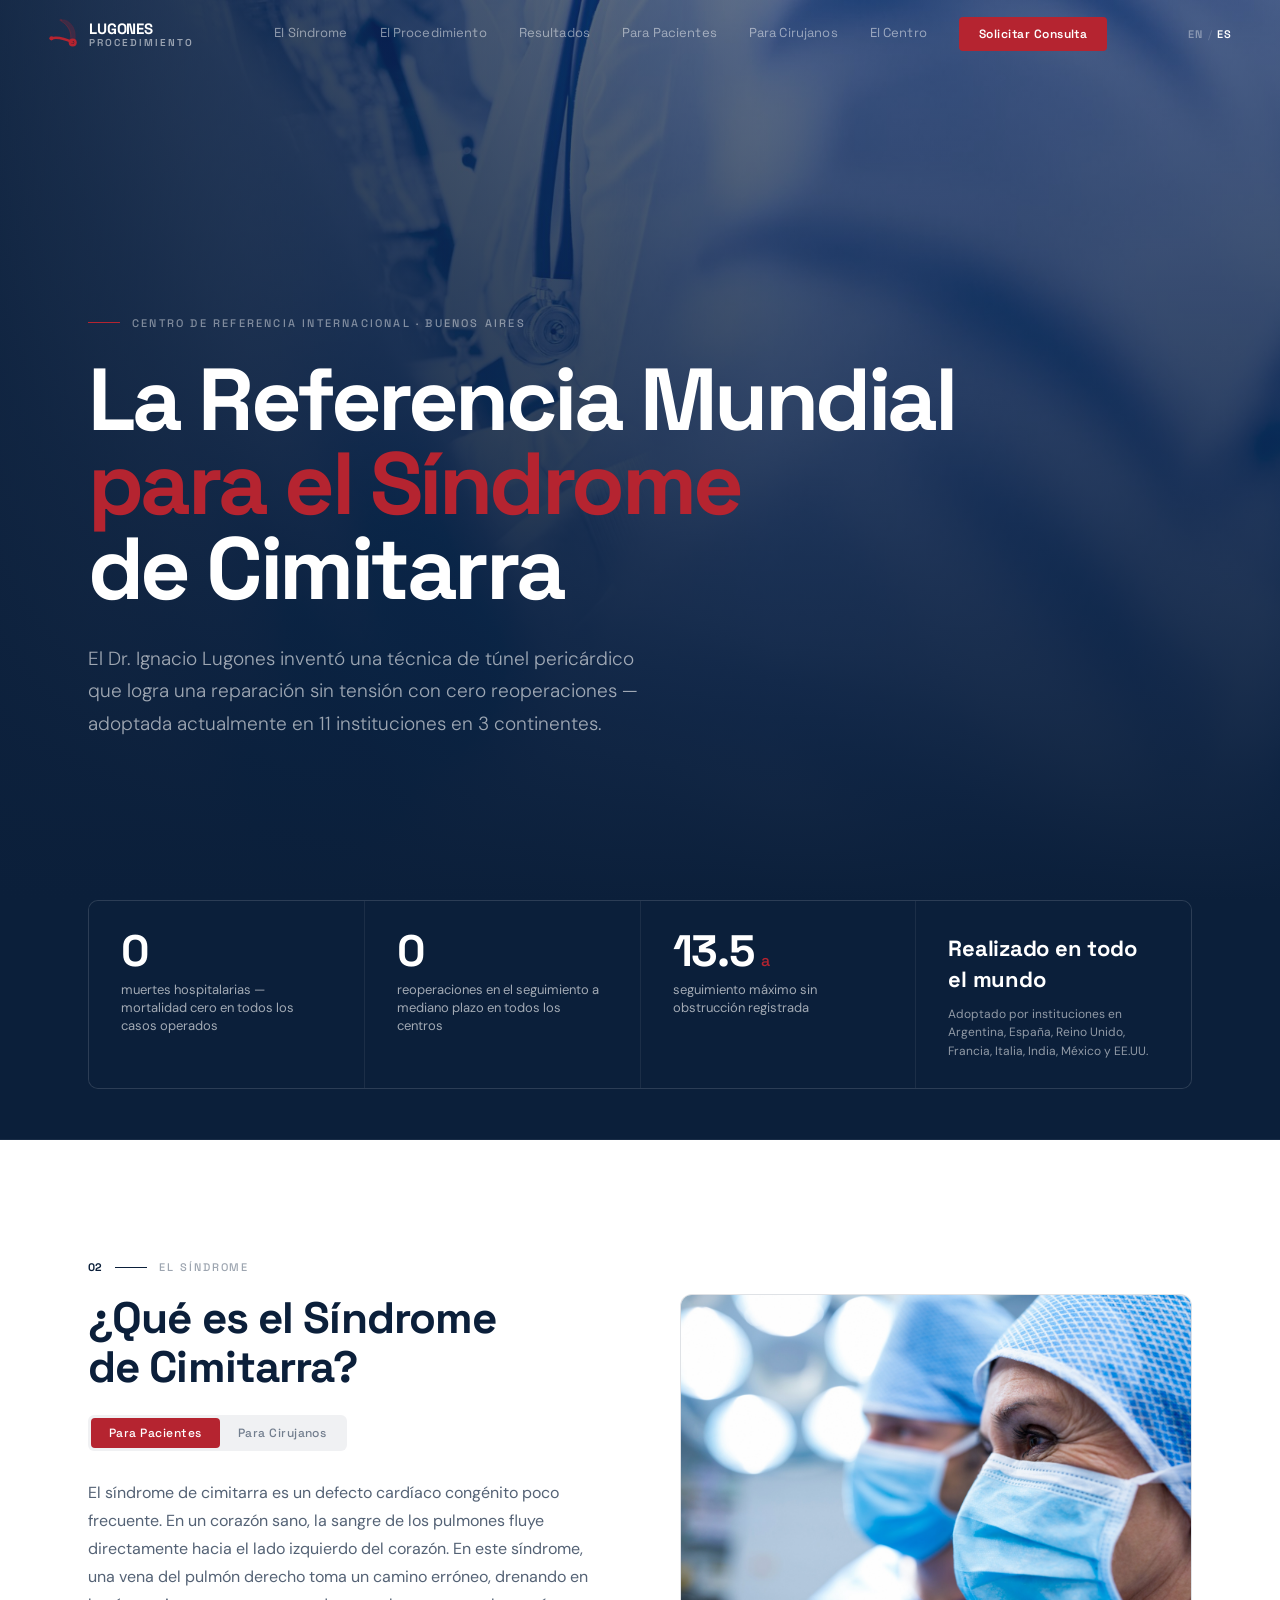
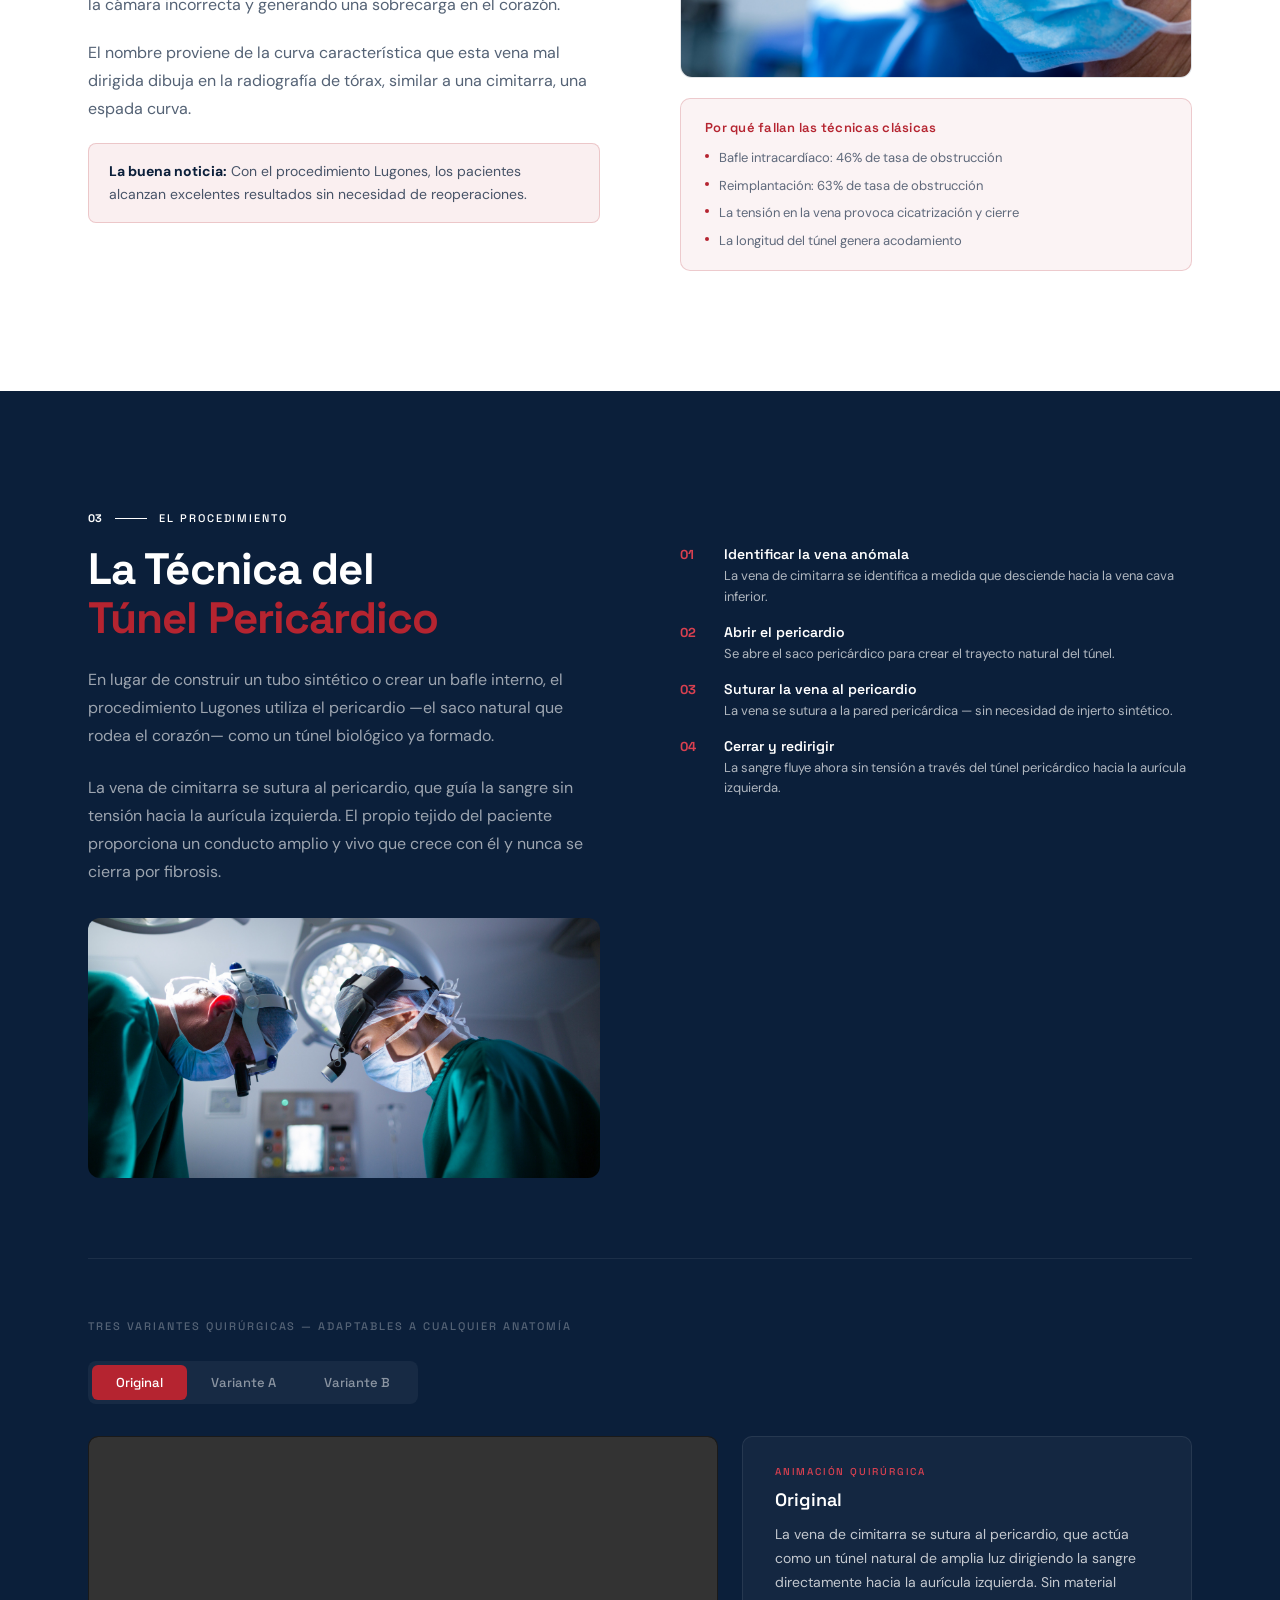
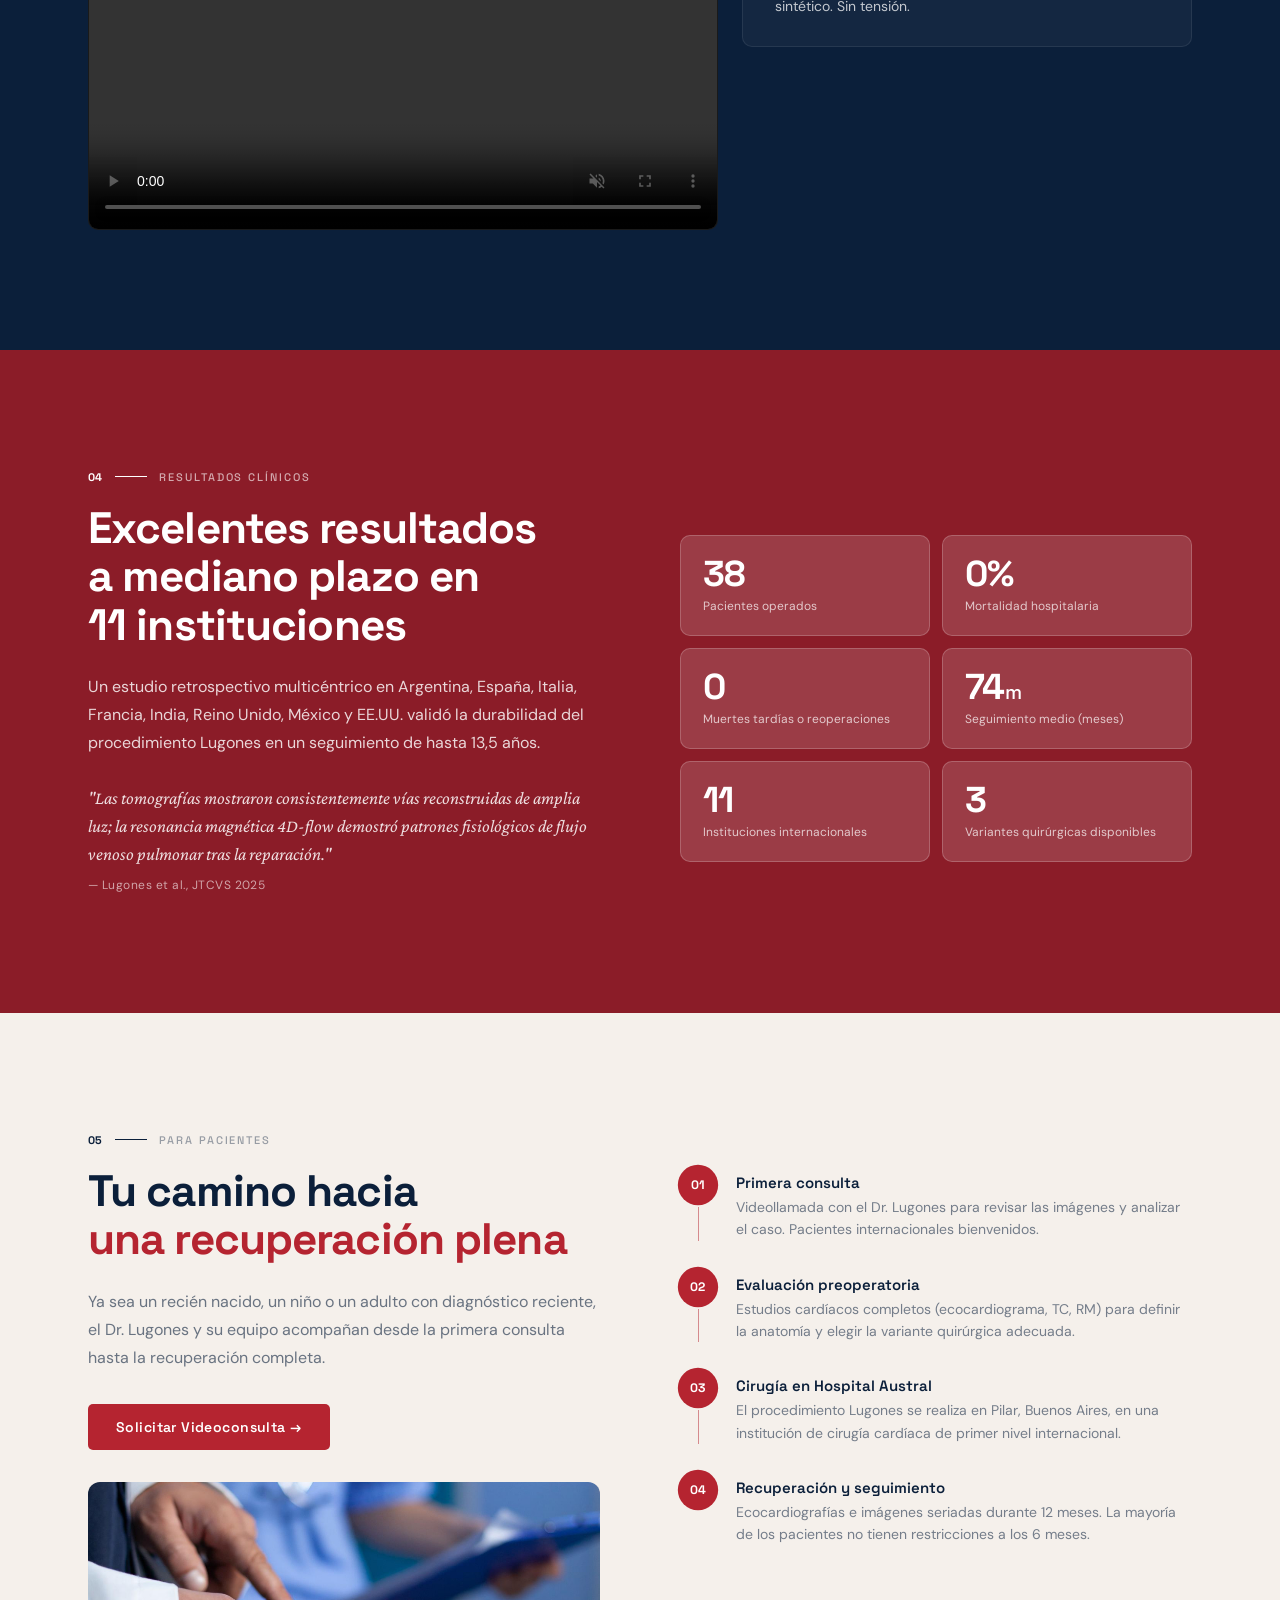
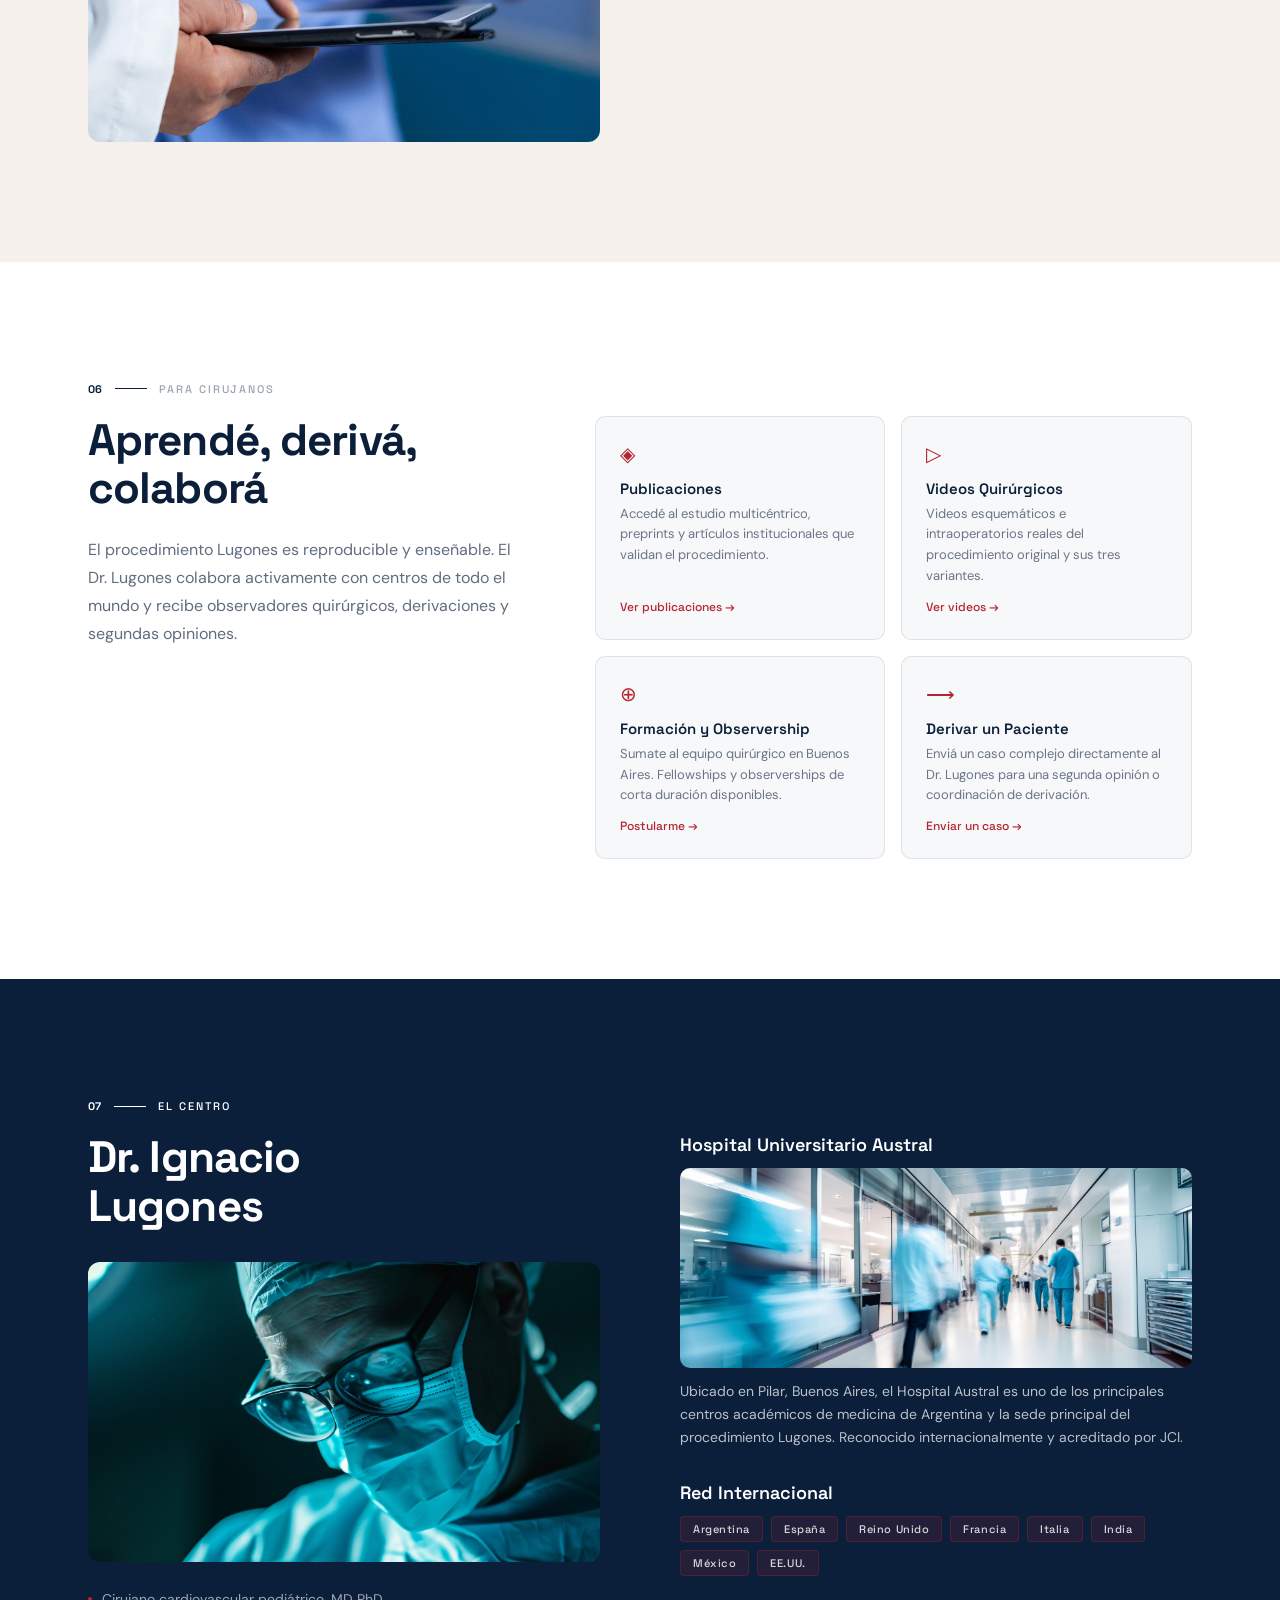
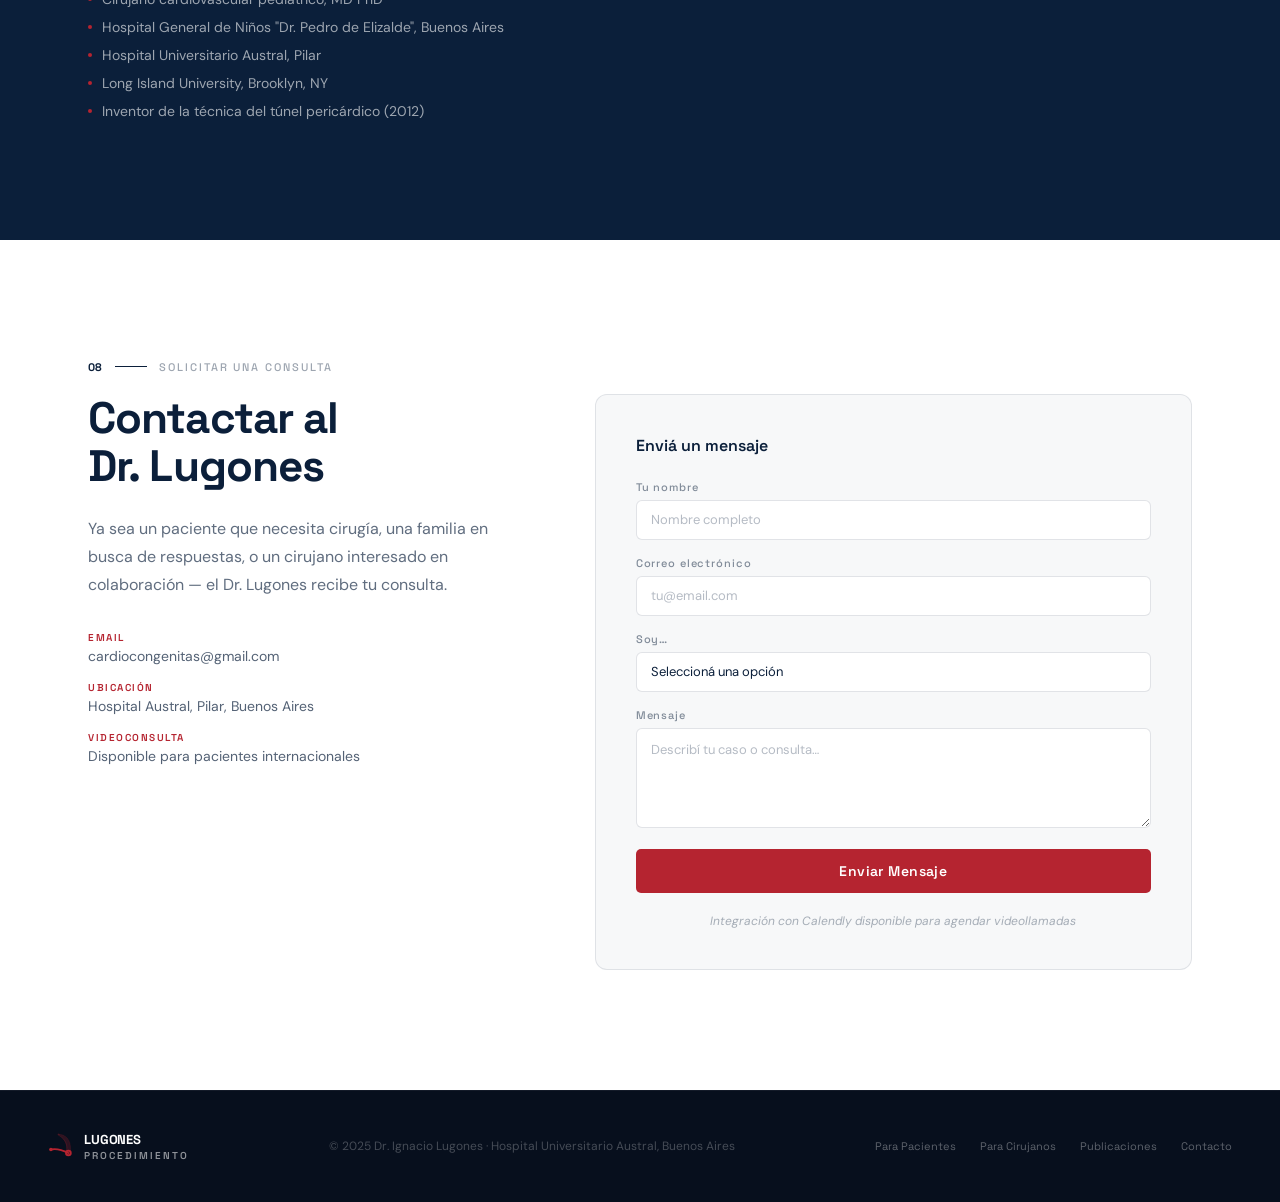
==== es/index.html @ 1bf2ff56 "Traduccion" ====
<!DOCTYPE html>
<html lang="es">
<head>
  <meta charset="UTF-8"/>
  <meta name="viewport" content="width=device-width, initial-scale=1.0"/>
  <title>El Procedimiento Lugones para el Síndrome de Cimitarra</title>
  <link rel="preconnect" href="https://fonts.googleapis.com"/>
  <link rel="preconnect" href="https://fonts.gstatic.com" crossorigin/>
  <link href="https://fonts.googleapis.com/css2?family=Space+Grotesk:wght@300;400;500;600;700&family=DM+Sans:ital,opsz,wght@0,9..40,300;0,9..40,400;0,9..40,500;1,9..40,300&family=Crimson+Pro:ital,wght@0,400;0,600;1,400&display=swap" rel="stylesheet"/>
  <link rel="stylesheet" href="../style.css"/>
  <style>
    /* ─── HERO ─── */
    #hero { min-height: 100vh; display: flex; align-items: flex-end; position: relative; overflow: hidden; }
    .hero-bg-img { position: absolute; inset: 0; background-image: url('../assets/6088.jpg'); background-size: cover; background-position: 60% center; z-index: 0; }
    .hero-bg-img::after { content: ''; position: absolute; inset: 0; background: linear-gradient(to top, rgba(11,31,58,1) 0%, rgba(11,31,58,0.82) 40%, rgba(11,31,58,0.55) 100%), linear-gradient(to right, rgba(11,31,58,0.85) 0%, rgba(11,31,58,0.1) 60%); }
    .hero-wrap { width: 100%; max-width: 1200px; margin: 0 auto; padding: 0 48px; position: relative; z-index: 1; }
    .hero-content { padding: 160px 0 80px; }
    .hero-eyebrow { display: flex; align-items: center; gap: 12px; margin-bottom: 28px; }
    .hero-eyebrow__line { width: 32px; height: 1px; background: var(--crimson); }
    .hero-eyebrow__text { font-weight: 500; font-size: 11px; letter-spacing: 0.2em; text-transform: uppercase; color: rgba(255,255,255,0.45); }
    .hero-content h1 { font-weight: 700; font-size: 88px; letter-spacing: -0.04em; line-height: 0.96; margin-bottom: 32px; color: var(--white); }
    .hero-content h1 span { color: var(--crimson); }
    .hero-desc { font-family: 'DM Sans', sans-serif; font-weight: 300; font-size: 19px; line-height: 1.7; color: rgba(255,255,255,0.6); max-width: 560px; margin-bottom: 80px; }

    /* ─── STATS STRIP ─── */
    #stats { background-color: #0b1f3ad9; border-bottom: 1px solid rgba(255,255,255,0.06); padding-bottom: 50px; }
    .stats-grid { display: grid; grid-template-columns: repeat(4, 1fr); gap: 1px; background: rgba(255,255,255,0.07); border: 1px solid rgba(255,255,255,0.07); border-radius: 10px; overflow: hidden; }
    .stat-card { background: var(--navy); padding: 28px 32px; }
    .stat-card__number { font-weight: 700; font-size: 44px; letter-spacing: -0.03em; color: var(--white); line-height: 1; }
    .stat-card__unit { font-weight: 500; font-size: 16px; color: var(--crimson); margin-left: 4px; }
    .stat-card__label { font-family: 'DM Sans', sans-serif; font-weight: 400; font-size: 13px; color: rgba(255,255,255,0.62); margin-top: 8px; line-height: 1.4; }
    .stat-card__row { display: flex; align-items: baseline; gap: 4px; }
    .stat-card__label--world { font-family: 'Space Grotesk', sans-serif; font-weight: 700; font-size: 22px; color: var(--white); letter-spacing: -0.01em; margin-bottom: 10px; margin-top: 4px; }
    .stat-card__sublabel { font-family: 'DM Sans', sans-serif; font-size: 12px; color: rgba(255,255,255,0.55); line-height: 1.55; }

    /* ─── SYNDROME ─── */
    #syndrome { background: #FFFFFF; padding: var(--section-py) 0; }
    #syndrome .section-label__text { color: rgba(11,31,58,0.4); }
    .syndrome-grid { display: grid; grid-template-columns: 1fr 1fr; gap: 80px; align-items: start; }
    #syndrome h2 { font-weight: 700; font-size: 44px; letter-spacing: -0.02em; line-height: 1.1; margin-bottom: 24px; color: var(--navy); }
    .toggle-bar { display: flex; background: rgba(11,31,58,0.06); border-radius: 6px; padding: 3px; width: fit-content; margin-bottom: 28px; }
    .toggle-btn { background: transparent; color: rgba(11,31,58,0.55); font-family: 'Space Grotesk', sans-serif; font-weight: 500; font-size: 12px; letter-spacing: 0.04em; padding: 7px 18px; border-radius: 4px; transition: all 0.2s; }
    .toggle-btn.active { background: var(--crimson); color: var(--white); }
    .syndrome-text { display: none; flex-direction: column; gap: 20px; }
    .syndrome-text.visible { display: flex; }
    .syndrome-text p { font-family: 'DM Sans', sans-serif; font-weight: 400; font-size: 16px; line-height: 1.75; color: rgba(11,31,58,0.7); }
    .syndrome-text .good-news { background: rgba(181,36,48,0.07); border: 1px solid rgba(181,36,48,0.2); border-radius: 8px; padding: 16px 20px; }
    .syndrome-text .good-news p { font-size: 14px; line-height: 1.65; color: rgba(11,31,58,0.75); }
    .syndrome-text .good-news strong { color: var(--navy); }
    .syndrome-diagram { background: rgba(11,31,58,0.03); border: 1px solid rgba(11,31,58,0.1); border-radius: 12px; aspect-ratio: 4/3; display: flex; flex-direction: column; align-items: center; justify-content: center; gap: 12px; margin-bottom: 20px; overflow: hidden; }
    .why-classical { background: rgba(181,36,48,0.05); border: 1px solid rgba(181,36,48,0.2); border-radius: 10px; padding: 20px 24px; }
    .why-classical__title { font-weight: 600; font-size: 13px; color: var(--crimson); margin-bottom: 12px; letter-spacing: 0.02em; }

    /* ─── PROCEDURE ─── */
    #procedure { background: var(--navy); padding: var(--section-py) 0; }
    .procedure-grid { display: grid; grid-template-columns: 1fr 1fr; gap: 80px; margin-bottom: 80px; }
    #procedure h2 { font-weight: 700; font-size: 44px; letter-spacing: -0.02em; line-height: 1.1; margin-bottom: 24px; }
    #procedure h2 span { color: var(--crimson); }
    #procedure p { font-family: 'DM Sans', sans-serif; font-weight: 400; font-size: 16px; line-height: 1.75; color: rgba(255,255,255,0.6); margin-bottom: 24px; }
    .steps { display: flex; flex-direction: column; gap: 16px; }
    .step { display: flex; gap: 16px; align-items: flex-start; }
    .step__num { font-weight: 700; font-size: 13px; color: #D94050; min-width: 28px; padding-top: 1px; }
    .step__title { font-weight: 600; font-size: 14px; color: var(--white); margin-bottom: 3px; }
    .step__desc { font-family: 'DM Sans', sans-serif; font-size: 13px; color: rgba(255,255,255,0.68); line-height: 1.55; }
    .variants-section { border-top: 1px solid rgba(255,255,255,0.07); padding-top: 60px; }
    .variants-caption { font-weight: 500; font-size: 11px; color: rgba(255,255,255,0.3); letter-spacing: 0.18em; text-transform: uppercase; margin-bottom: 28px; }
    .variants-toggle { display: flex; background: rgba(255,255,255,0.05); border-radius: 8px; padding: 4px; width: fit-content; margin-bottom: 32px; }
    .variant-btn { background: transparent; color: rgba(255,255,255,0.5); font-family: 'Space Grotesk', sans-serif; font-weight: 500; font-size: 13px; padding: 9px 24px; border-radius: 6px; transition: all 0.2s; }
    .variant-btn.active { background: var(--crimson); color: var(--white); }
    .variant-display { display: grid; grid-template-columns: 7fr 5fr; gap: 24px; align-items: start; }
    .variant-video { background: #000; border: 1px solid rgba(255,255,255,0.1); border-radius: 10px; overflow: hidden; aspect-ratio: 16/10; }
    .variant-video video { width: 100%; height: 100%; object-fit: cover; display: block; }
    .variant-info { background: rgba(255,255,255,0.04); border: 1px solid rgba(255,255,255,0.08); border-radius: 10px; padding: 28px 32px; }
    .variant-info__tag { font-weight: 500; font-size: 10px; color: #D94050; letter-spacing: 0.18em; text-transform: uppercase; margin-bottom: 10px; }
    .variant-info__title { font-weight: 600; font-size: 18px; color: var(--white); margin-bottom: 12px; }
    .variant-info__desc { font-family: 'DM Sans', sans-serif; font-size: 14px; color: rgba(255,255,255,0.75); line-height: 1.7; }

    /* ─── RESULTS ─── */
    #results { background: var(--crimson2); padding: var(--section-py) 0; }
    #results .section-label__text { color: rgba(255,255,255,0.62); }
    .results-grid { display: grid; grid-template-columns: 1fr 1fr; gap: 80px; align-items: center; }
    #results h2 { font-weight: 700; font-size: 44px; letter-spacing: -0.02em; line-height: 1.1; margin-bottom: 24px; }
    #results .lead { font-family: 'DM Sans', sans-serif; font-weight: 400; font-size: 16px; line-height: 1.75; color: rgba(255,255,255,0.82); margin-bottom: 28px; }
    .results-quote { font-family: 'Crimson Pro', serif; font-style: italic; font-size: 18px; color: rgba(255,255,255,0.85); line-height: 1.55; }
    .results-citation { font-family: 'DM Sans', sans-serif; font-size: 12px; color: rgba(255,255,255,0.6); margin-top: 8px; letter-spacing: 0.04em; }
    .results-stats { display: grid; grid-template-columns: 1fr 1fr; gap: 12px; }
    .results-stat { background: rgba(255,255,255,0.14); border: 1px solid rgba(255,255,255,0.2); border-radius: 10px; padding: 20px 22px; }
    .results-stat__num { font-weight: 700; font-size: 36px; letter-spacing: -0.02em; color: var(--white); line-height: 1; }
    .results-stat__label { font-family: 'DM Sans', sans-serif; font-weight: 400; font-size: 12px; color: rgba(255,255,255,0.72); margin-top: 6px; line-height: 1.4; }

    /* ─── PATIENTS ─── */
    #patients { background: var(--offwhite); padding: var(--section-py) 0; }
    #patients .section-label__text { color: rgba(11,31,58,0.4); }
    .patients-grid { display: grid; grid-template-columns: 1fr 1fr; gap: 80px; }
    #patients h2 { font-weight: 700; font-size: 44px; letter-spacing: -0.02em; line-height: 1.1; color: var(--navy); margin-bottom: 24px; }
    #patients h2 span { color: var(--crimson); }
    #patients .lead { font-family: 'DM Sans', sans-serif; font-weight: 400; font-size: 16px; line-height: 1.75; color: rgba(11,31,58,0.6); margin-bottom: 32px; }
    .timeline { display: flex; flex-direction: column; }
    .timeline-item { display: flex; gap: 20px; padding-bottom: 28px; }
    .timeline-left { display: flex; flex-direction: column; align-items: center; flex-shrink: 0; }
    .timeline-circle { width: 36px; height: 36px; border-radius: 50%; background: rgba(11,31,58,0.08); display: flex; align-items: center; justify-content: center; flex-shrink: 0; transition: background 0.4s ease, transform 0.4s ease; }
    .timeline-circle.accent { background: var(--crimson); transform: scale(1.12); }
    .timeline-circle__num { font-weight: 700; font-size: 11px; color: rgba(11,31,58,0.4); letter-spacing: 0.05em; transition: color 0.4s ease; }
    .timeline-circle.accent .timeline-circle__num { color: var(--white); }
    .timeline-line { width: 1px; flex: 1; background: rgba(11,31,58,0.1); margin-top: 4px; transition: background 0.5s ease 0.2s; }
    .timeline-line.filled { background: var(--crimson); opacity: 0.5; }
    .timeline-content { padding-top: 6px; }
    .timeline-title { font-weight: 600; font-size: 15px; color: var(--navy); margin-bottom: 4px; }
    .timeline-desc { font-family: 'DM Sans', sans-serif; font-size: 14px; color: rgba(11,31,58,0.55); line-height: 1.6; }

    /* ─── SURGEONS ─── */
    #surgeons { background: #FFFFFF; padding: var(--section-py) 0; }
    #surgeons .section-label__text { color: rgba(11,31,58,0.4); }
    .surgeons-grid { display: grid; grid-template-columns: 5fr 7fr; gap: 80px; }
    #surgeons h2 { font-weight: 700; font-size: 44px; letter-spacing: -0.02em; line-height: 1.1; margin-bottom: 24px; color: var(--navy); }
    #surgeons .lead { font-family: 'DM Sans', sans-serif; font-weight: 400; font-size: 16px; line-height: 1.75; color: rgba(11,31,58,0.65); }
    .surgeon-cards { display: grid; grid-template-columns: 1fr 1fr; gap: 16px; }
    .surgeon-card { background: rgba(11,31,58,0.03); border: 1px solid rgba(11,31,58,0.1); border-radius: 10px; padding: 24px; display: flex; flex-direction: column; gap: 12px; transition: border-color 0.2s, background 0.2s; }
    .surgeon-card:hover { background: rgba(11,31,58,0.05); border-color: rgba(181,36,48,0.2); }
    .surgeon-card__icon { font-size: 20px; color: var(--crimson); }
    .surgeon-card__title { font-weight: 600; font-size: 15px; color: var(--navy); margin-bottom: 6px; }
    .surgeon-card__desc { font-family: 'DM Sans', sans-serif; font-size: 13px; color: rgba(11,31,58,0.6); line-height: 1.6; }
    .surgeon-card__cta { font-weight: 500; font-size: 12px; color: var(--crimson); margin-top: auto; }

    /* ─── CENTER ─── */
    #center { background: var(--navy); padding: var(--section-py) 0; }
    .center-grid { display: grid; grid-template-columns: 1fr 1fr; gap: 80px; }
    #center h2 { font-weight: 700; font-size: 44px; letter-spacing: -0.02em; line-height: 1.1; margin-bottom: 32px; }
    .center-photo-wrap { border-radius: 12px; overflow: hidden; height: 300px; margin-bottom: 28px; }
    .bio-list { display: flex; flex-direction: column; gap: 10px; }
    .bio-item { display: flex; gap: 10px; align-items: flex-start; }
    .bio-text { font-family: 'DM Sans', sans-serif; font-size: 14px; color: rgba(255,255,255,0.6); }
    .center-right { display: flex; flex-direction: column; gap: 32px; }
    .center-block__title { font-weight: 600; font-size: 18px; color: var(--white); margin-bottom: 12px; }
    .hospital-img-wrap { border-radius: 10px; overflow: hidden; height: 200px; margin-bottom: 12px; }
    .section-img { width: 100%; height: 100%; object-fit: cover; display: block; }
    .center-desc { font-family: 'DM Sans', sans-serif; font-size: 14px; color: rgba(255,255,255,0.72); line-height: 1.65; }
    .country-tags { display: flex; flex-wrap: wrap; gap: 8px; }
    .country-tag { background: rgba(181,36,48,0.15); border: 1px solid rgba(181,36,48,0.3); border-radius: 4px; padding: 5px 12px; font-weight: 500; font-size: 11px; color: rgba(255,255,255,0.82); letter-spacing: 0.05em; }

    /* ─── CONTACT ─── */
    #contact { background: #FFFFFF; padding: var(--section-py) 0; }
    #contact .section-label__text { color: rgba(11,31,58,0.4); }
    .contact-grid { display: grid; grid-template-columns: 5fr 7fr; gap: 80px; }
    #contact h2 { font-weight: 700; font-size: 44px; letter-spacing: -0.02em; line-height: 1.1; margin-bottom: 24px; color: var(--navy); }
    #contact .lead { font-family: 'DM Sans', sans-serif; font-weight: 400; font-size: 16px; line-height: 1.75; color: rgba(11,31,58,0.65); margin-bottom: 32px; }
    .contact-info { display: flex; flex-direction: column; gap: 16px; }
    .contact-info-item__label { font-size: 10px; font-weight: 600; color: var(--crimson); letter-spacing: 0.15em; text-transform: uppercase; margin-bottom: 3px; }
    .contact-info-item__val { font-family: 'DM Sans', sans-serif; font-size: 14px; color: rgba(11,31,58,0.7); }
    .contact-form-wrap { background: rgba(11,31,58,0.03); border: 1px solid rgba(11,31,58,0.1); border-radius: 12px; padding: 40px; }
    .form-title { font-weight: 600; font-size: 16px; color: var(--navy); margin-bottom: 24px; }
    .form-fields { display: flex; flex-direction: column; gap: 16px; }
    .form-field__label { font-weight: 500; font-size: 11px; color: rgba(11,31,58,0.5); letter-spacing: 0.08em; margin-bottom: 6px; }
    .form-field input, .form-field select, .form-field textarea { width: 100%; background: #FFFFFF; border: 1px solid rgba(11,31,58,0.12); border-radius: 6px; font-family: 'DM Sans', sans-serif; font-size: 13px; color: var(--navy); outline: none; transition: border-color 0.2s; }
    .form-field input, .form-field select { height: 40px; padding: 0 14px; }
    .form-field select { appearance: none; cursor: pointer; }
    .form-field textarea { height: 100px; padding: 12px 14px; resize: vertical; }
    .form-field input:focus, .form-field select:focus, .form-field textarea:focus { border-color: var(--crimson); }
    .form-field input::placeholder, .form-field textarea::placeholder { color: rgba(11,31,58,0.3); }
    .form-submit { width: 100%; background: var(--crimson); color: var(--white); font-family: 'Space Grotesk', sans-serif; font-weight: 600; font-size: 14px; letter-spacing: 0.03em; padding: 13px 0; border-radius: 5px; cursor: pointer; transition: background 0.2s; border: none; }
    .form-submit:hover { background: var(--crimson2); }
    .form-note { font-family: 'DM Sans', sans-serif; font-size: 12px; color: rgba(11,31,58,0.35); text-align: center; font-style: italic; margin-top: 4px; }
    .patients-img-wrap { border-radius: 12px; overflow: hidden; height: 260px; margin-top: 32px; }
    .procedure-img-wrap { border-radius: 12px; overflow: hidden; height: 260px; margin-top: 32px; }

    /* ─── RESPONSIVE ─── */
    @media (max-width: 768px) {
      .hero-wrap { padding: 0 20px; }
      .hero-content { padding: 120px 0 60px; }
      .hero-content h1 { font-size: 44px; }
      .hero-desc { font-size: 16px; max-width: 100%; margin-bottom: 52px; }
      .stats-grid { grid-template-columns: 1fr 1fr; gap: 1px; }
      .stat-card { padding: 20px 18px; }
      .stat-card__number { font-size: 32px; }
      #syndrome h2, #procedure h2, #results h2, #patients h2, #surgeons h2, #center h2, #contact h2 { font-size: 32px; }
      .syndrome-grid { grid-template-columns: 1fr; gap: 40px; }
      .procedure-grid { grid-template-columns: 1fr; gap: 40px; margin-bottom: 48px; }
      .variant-display { grid-template-columns: 1fr; }
      .results-grid { grid-template-columns: 1fr; gap: 40px; }
      .results-stats { grid-template-columns: 1fr 1fr; gap: 10px; }
      .patients-grid { grid-template-columns: 1fr; gap: 40px; }
      .surgeons-grid { grid-template-columns: 1fr; gap: 36px; }
      .surgeon-cards { grid-template-columns: 1fr; }
      .center-grid { grid-template-columns: 1fr; gap: 48px; }
      .contact-grid { grid-template-columns: 1fr; gap: 40px; }
      .contact-form-wrap { padding: 24px 20px; }
    }
    @media (max-width: 480px) {
      .hero-content h1 { font-size: 36px; }
      #syndrome h2, #procedure h2, #results h2, #patients h2, #surgeons h2, #center h2, #contact h2 { font-size: 28px; }
      .stats-grid { grid-template-columns: 1fr 1fr; }
    }
  </style>
</head>
<body>

<!-- ─── NAV ─── -->
<nav id="nav">
  <a href="index.html" class="nav-logo">
    <svg viewBox="0 0 68 80" width="29" height="34" fill="none">
      <path d="M 30 7 C 46 5 66 20 64 50 C 63 55 61 58 58 60 C 55 62 52 61 50 58 C 48 55 52 50 52 44 C 52 28 38 14 32 11 C 30 10 28 8 30 7 Z" fill="#B52430" opacity="0.22"/>
      <path d="M 32 11 C 44 16 54 30 54 46" stroke="#B52430" stroke-width="1.5" stroke-linecap="round" opacity="0.35"/>
      <circle cx="58" cy="60" r="9.5" fill="#B52430"/>
      <circle cx="58" cy="60" r="3.5" fill="#0B1F3A"/>
      <path d="M 58 60 C 46 54 26 46 8 50" stroke="#B52430" stroke-width="5.5" stroke-linecap="round"/>
      <circle cx="8" cy="50" r="5" fill="#B52430"/>
      <circle cx="30" cy="7" r="3" fill="#B52430" opacity="0.28"/>
      <path d="M 30 7 C 46 5 66 20 64 50 C 63 55 61 58 58 60" stroke="#B52430" stroke-width="2.5" stroke-linecap="round" opacity="0.18"/>
    </svg>
    <div class="nav-logo__wordmark">
      <div class="nav-logo__name">LUGONES</div>
      <div class="nav-logo__sub">PROCEDIMIENTO</div>
    </div>
  </a>
  <div class="nav-links">
    <a href="#syndrome"  class="nav-link" data-section="syndrome">El Síndrome</a>
    <a href="#procedure" class="nav-link" data-section="procedure">El Procedimiento</a>
    <a href="#results"   class="nav-link" data-section="results">Resultados</a>
    <a href="#patients"  class="nav-link" data-section="patients">Para Pacientes</a>
    <a href="#surgeons"  class="nav-link" data-section="surgeons">Para Cirujanos</a>
    <a href="#center"    class="nav-link" data-section="center">El Centro</a>
    <a href="#contact" class="nav-cta">Solicitar Consulta</a>
  </div>
  <div class="nav-controls">
    <div class="lang-switch">
      <a href="../index.html" class="lang-btn">EN</a>
      <span class="lang-divider">/</span>
      <span class="lang-btn active">ES</span>
    </div>
    <button class="nav-hamburger" id="hamburger" onclick="toggleMenu()" aria-label="Abrir menú" aria-expanded="false">
      <span></span><span></span><span></span>
    </button>
  </div>
</nav>

<!-- ─── HERO ─── -->
<section id="hero" class="section">
  <div class="hero-bg-img"></div>
  <div class="hero-wrap">
    <div class="hero-content">
      <div class="hero-eyebrow">
        <div class="hero-eyebrow__line"></div>
        <div class="hero-eyebrow__text">Centro de Referencia Internacional · Buenos Aires</div>
      </div>
      <h1>
        La Referencia Mundial<br/>
        <span>para el Síndrome</span><br/>
        de Cimitarra
      </h1>
      <p class="hero-desc">
        El Dr. Ignacio Lugones inventó una técnica de túnel pericárdico que logra una reparación sin tensión con cero reoperaciones — adoptada actualmente en 11 instituciones en 3 continentes.
      </p>
    </div>
  </div>
</section>

<!-- ─── STATS STRIP ─── -->
<section id="stats">
  <div class="container">
    <div class="stats-grid">
      <div class="stat-card">
        <div class="stat-card__row"><div class="stat-card__number">0</div></div>
        <div class="stat-card__label">muertes hospitalarias — mortalidad cero en todos los casos operados</div>
      </div>
      <div class="stat-card">
        <div class="stat-card__row"><div class="stat-card__number">0</div></div>
        <div class="stat-card__label">reoperaciones en el seguimiento a mediano plazo en todos los centros</div>
      </div>
      <div class="stat-card">
        <div class="stat-card__row">
          <div class="stat-card__number">13.5</div>
          <div class="stat-card__unit">a</div>
        </div>
        <div class="stat-card__label">seguimiento máximo sin obstrucción registrada</div>
      </div>
      <div class="stat-card">
        <div class="stat-card__label stat-card__label--world">Realizado en todo el mundo</div>
        <div class="stat-card__sublabel">Adoptado por instituciones en Argentina, España, Reino Unido, Francia, Italia, India, México y EE.UU.</div>
      </div>
    </div>
  </div>
</section>

<!-- ─── EL SÍNDROME ─── -->
<section id="syndrome" class="section">
  <div class="container">
    <div class="section-label section-label--light">
      <div class="section-label__num">02</div>
      <div class="section-label__line"></div>
      <div class="section-label__text">El Síndrome</div>
    </div>
    <div class="syndrome-grid">
      <div>
        <h2>¿Qué es el Síndrome<br/>de Cimitarra?</h2>
        <div class="toggle-bar">
          <button class="toggle-btn active" data-view="patient" onclick="switchView('patient')">Para Pacientes</button>
          <button class="toggle-btn" data-view="surgeon" onclick="switchView('surgeon')">Para Cirujanos</button>
        </div>
        <div class="syndrome-text visible" id="view-patient">
          <p>El síndrome de cimitarra es un defecto cardíaco congénito poco frecuente. En un corazón sano, la sangre de los pulmones fluye directamente hacia el lado izquierdo del corazón. En este síndrome, una vena del pulmón derecho toma un camino erróneo, drenando en la cámara incorrecta y generando una sobrecarga en el corazón.</p>
          <p>El nombre proviene de la curva característica que esta vena mal dirigida dibuja en la radiografía de tórax, similar a una cimitarra, una espada curva.</p>
          <div class="good-news">
            <p><strong>La buena noticia:</strong> Con el procedimiento Lugones, los pacientes alcanzan excelentes resultados sin necesidad de reoperaciones.</p>
          </div>
        </div>
        <div class="syndrome-text" id="view-surgeon">
          <p>El síndrome de cimitarra se caracteriza por un retorno venoso pulmonar anómalo parcial del pulmón derecho, que drena habitualmente en la vena cava inferior. Se asocia frecuentemente con hipoplasia pulmonar derecha, dextroposición cardíaca, suministro arterial sistémico anómalo y comunicación interauricular.</p>
          <p>La reparación convencional —bafle intracardíaco o reimplantación— presenta altas tasas de obstrucción venosa pulmonar (46% y 63% respectivamente en grandes series). El procedimiento Lugones elude este problema mediante un túnel pericárdico autólogo, logrando una redirección de amplia luz y sin tensión.</p>
        </div>
      </div>
      <div>
        <div class="syndrome-diagram">
          <img src="../assets/img/2209.jpg" alt="Equipo quirúrgico" class="section-img"/>
        </div>
        <div class="why-classical">
          <div class="why-classical__title">Por qué fallan las técnicas clásicas</div>
          <div class="bullet-list">
            <div class="bullet-item"><div class="bullet-dot"></div><div class="bullet-text">Bafle intracardíaco: 46% de tasa de obstrucción</div></div>
            <div class="bullet-item"><div class="bullet-dot"></div><div class="bullet-text">Reimplantación: 63% de tasa de obstrucción</div></div>
            <div class="bullet-item"><div class="bullet-dot"></div><div class="bullet-text">La tensión en la vena provoca cicatrización y cierre</div></div>
            <div class="bullet-item"><div class="bullet-dot"></div><div class="bullet-text">La longitud del túnel genera acodamiento</div></div>
          </div>
        </div>
      </div>
    </div>
  </div>
</section>

<!-- ─── EL PROCEDIMIENTO ─── -->
<section id="procedure" class="section">
  <div class="container">
    <div class="section-label">
      <div class="section-label__num">03</div>
      <div class="section-label__line"></div>
      <div class="section-label__text">El Procedimiento</div>
    </div>
    <div class="procedure-grid">
      <div>
        <h2>La Técnica del<br/><span>Túnel Pericárdico</span></h2>
        <p>En lugar de construir un tubo sintético o crear un bafle interno, el procedimiento Lugones utiliza el pericardio —el saco natural que rodea el corazón— como un túnel biológico ya formado.</p>
        <p>La vena de cimitarra se sutura al pericardio, que guía la sangre sin tensión hacia la aurícula izquierda. El propio tejido del paciente proporciona un conducto amplio y vivo que crece con él y nunca se cierra por fibrosis.</p>
        <div class="procedure-img-wrap">
          <img src="../assets/img/64896.jpg" alt="Cirujanos operando" class="section-img"/>
        </div>
      </div>
      <div class="steps">
        <div class="step">
          <div class="step__num">01</div>
          <div>
            <div class="step__title">Identificar la vena anómala</div>
            <div class="step__desc">La vena de cimitarra se identifica a medida que desciende hacia la vena cava inferior.</div>
          </div>
        </div>
        <div class="step">
          <div class="step__num">02</div>
          <div>
            <div class="step__title">Abrir el pericardio</div>
            <div class="step__desc">Se abre el saco pericárdico para crear el trayecto natural del túnel.</div>
          </div>
        </div>
        <div class="step">
          <div class="step__num">03</div>
          <div>
            <div class="step__title">Suturar la vena al pericardio</div>
            <div class="step__desc">La vena se sutura a la pared pericárdica — sin necesidad de injerto sintético.</div>
          </div>
        </div>
        <div class="step">
          <div class="step__num">04</div>
          <div>
            <div class="step__title">Cerrar y redirigir</div>
            <div class="step__desc">La sangre fluye ahora sin tensión a través del túnel pericárdico hacia la aurícula izquierda.</div>
          </div>
        </div>
      </div>
    </div>
    <div class="variants-section">
      <div class="variants-caption">Tres variantes quirúrgicas — adaptables a cualquier anatomía</div>
      <div class="variants-toggle">
        <button class="variant-btn active" onclick="switchVariant(0)">Original</button>
        <button class="variant-btn" onclick="switchVariant(1)">Variante A</button>
        <button class="variant-btn" onclick="switchVariant(2)">Variante B</button>
      </div>
      <div class="variant-display">
        <div class="variant-video">
          <video id="variant-video" autoplay loop muted playsinline controls src="../assets/variant-original.mp4"></video>
        </div>
        <div class="variant-info">
          <div class="variant-info__tag">Animación quirúrgica</div>
          <div class="variant-info__title" id="variant-title">Original</div>
          <div class="variant-info__desc" id="variant-desc">La vena de cimitarra se sutura al pericardio, que actúa como un túnel natural de amplia luz dirigiendo la sangre directamente hacia la aurícula izquierda. Sin material sintético. Sin tensión.</div>
        </div>
      </div>
    </div>
  </div>
</section>

<!-- ─── RESULTADOS ─── -->
<section id="results" class="section">
  <div class="container">
    <div class="section-label">
      <div class="section-label__num">04</div>
      <div class="section-label__line"></div>
      <div class="section-label__text">Resultados Clínicos</div>
    </div>
    <div class="results-grid">
      <div>
        <h2>Excelentes resultados<br/>a mediano plazo en<br/>11 instituciones</h2>
        <p class="lead">Un estudio retrospectivo multicéntrico en Argentina, España, Italia, Francia, India, Reino Unido, México y EE.UU. validó la durabilidad del procedimiento Lugones en un seguimiento de hasta 13,5 años.</p>
        <p class="results-quote">"Las tomografías mostraron consistentemente vías reconstruidas de amplia luz; la resonancia magnética 4D-flow demostró patrones fisiológicos de flujo venoso pulmonar tras la reparación."</p>
        <div class="results-citation">— Lugones et al., JTCVS 2025</div>
      </div>
      <div class="results-stats">
        <div class="results-stat"><div class="results-stat__num">38</div><div class="results-stat__label">Pacientes operados</div></div>
        <div class="results-stat"><div class="results-stat__num">0%</div><div class="results-stat__label">Mortalidad hospitalaria</div></div>
        <div class="results-stat"><div class="results-stat__num">0</div><div class="results-stat__label">Muertes tardías o reoperaciones</div></div>
        <div class="results-stat"><div class="results-stat__num">74<span style="font-size:20px;font-weight:500;">m</span></div><div class="results-stat__label">Seguimiento medio (meses)</div></div>
        <div class="results-stat"><div class="results-stat__num">11</div><div class="results-stat__label">Instituciones internacionales</div></div>
        <div class="results-stat"><div class="results-stat__num">3</div><div class="results-stat__label">Variantes quirúrgicas disponibles</div></div>
      </div>
    </div>
  </div>
</section>

<!-- ─── PARA PACIENTES ─── -->
<section id="patients" class="section">
  <div class="container">
    <div class="section-label section-label--light">
      <div class="section-label__num">05</div>
      <div class="section-label__line"></div>
      <div class="section-label__text">Para Pacientes</div>
    </div>
    <div class="patients-grid">
      <div>
        <h2>Tu camino hacia<br/><span>una recuperación plena</span></h2>
        <p class="lead">Ya sea un recién nacido, un niño o un adulto con diagnóstico reciente, el Dr. Lugones y su equipo acompañan desde la primera consulta hasta la recuperación completa.</p>
        <a href="#contact" class="btn-primary">Solicitar Videoconsulta →</a>
        <div class="patients-img-wrap">
          <img src="../assets/img/31856.jpg" alt="Médico con paciente" class="section-img"/>
        </div>
      </div>
      <div class="timeline">
        <div class="timeline-item">
          <div class="timeline-left">
            <div class="timeline-circle"><div class="timeline-circle__num">01</div></div>
            <div class="timeline-line"></div>
          </div>
          <div class="timeline-content">
            <div class="timeline-title">Primera consulta</div>
            <div class="timeline-desc">Videollamada con el Dr. Lugones para revisar las imágenes y analizar el caso. Pacientes internacionales bienvenidos.</div>
          </div>
        </div>
        <div class="timeline-item">
          <div class="timeline-left">
            <div class="timeline-circle"><div class="timeline-circle__num">02</div></div>
            <div class="timeline-line"></div>
          </div>
          <div class="timeline-content">
            <div class="timeline-title">Evaluación preoperatoria</div>
            <div class="timeline-desc">Estudios cardíacos completos (ecocardiograma, TC, RM) para definir la anatomía y elegir la variante quirúrgica adecuada.</div>
          </div>
        </div>
        <div class="timeline-item">
          <div class="timeline-left">
            <div class="timeline-circle"><div class="timeline-circle__num">03</div></div>
            <div class="timeline-line"></div>
          </div>
          <div class="timeline-content">
            <div class="timeline-title">Cirugía en Hospital Austral</div>
            <div class="timeline-desc">El procedimiento Lugones se realiza en Pilar, Buenos Aires, en una institución de cirugía cardíaca de primer nivel internacional.</div>
          </div>
        </div>
        <div class="timeline-item">
          <div class="timeline-left">
            <div class="timeline-circle"><div class="timeline-circle__num">04</div></div>
          </div>
          <div class="timeline-content">
            <div class="timeline-title">Recuperación y seguimiento</div>
            <div class="timeline-desc">Ecocardiografías e imágenes seriadas durante 12 meses. La mayoría de los pacientes no tienen restricciones a los 6 meses.</div>
          </div>
        </div>
      </div>
    </div>
  </div>
</section>

<!-- ─── PARA CIRUJANOS ─── -->
<section id="surgeons" class="section">
  <div class="container">
    <div class="section-label section-label--light">
      <div class="section-label__num">06</div>
      <div class="section-label__line"></div>
      <div class="section-label__text">Para Cirujanos</div>
    </div>
    <div class="surgeons-grid">
      <div>
        <h2>Aprendé, derivá,<br/>colaborá</h2>
        <p class="lead">El procedimiento Lugones es reproducible y enseñable. El Dr. Lugones colabora activamente con centros de todo el mundo y recibe observadores quirúrgicos, derivaciones y segundas opiniones.</p>
      </div>
      <div class="surgeon-cards">
        <a href="publications.html" class="surgeon-card">
          <div class="surgeon-card__icon">◈</div>
          <div>
            <div class="surgeon-card__title">Publicaciones</div>
            <div class="surgeon-card__desc">Accedé al estudio multicéntrico, preprints y artículos institucionales que validan el procedimiento.</div>
          </div>
          <div class="surgeon-card__cta">Ver publicaciones →</div>
        </a>
        <a href="videos.html" class="surgeon-card">
          <div class="surgeon-card__icon">▷</div>
          <div>
            <div class="surgeon-card__title">Videos Quirúrgicos</div>
            <div class="surgeon-card__desc">Videos esquemáticos e intraoperatorios reales del procedimiento original y sus tres variantes.</div>
          </div>
          <div class="surgeon-card__cta">Ver videos →</div>
        </a>
        <a href="#contact" class="surgeon-card">
          <div class="surgeon-card__icon">⊕</div>
          <div>
            <div class="surgeon-card__title">Formación y Observership</div>
            <div class="surgeon-card__desc">Sumate al equipo quirúrgico en Buenos Aires. Fellowships y observerships de corta duración disponibles.</div>
          </div>
          <div class="surgeon-card__cta">Postularme →</div>
        </a>
        <a href="#contact" class="surgeon-card">
          <div class="surgeon-card__icon">⟶</div>
          <div>
            <div class="surgeon-card__title">Derivar un Paciente</div>
            <div class="surgeon-card__desc">Enviá un caso complejo directamente al Dr. Lugones para una segunda opinión o coordinación de derivación.</div>
          </div>
          <div class="surgeon-card__cta">Enviar un caso →</div>
        </a>
      </div>
    </div>
  </div>
</section>

<!-- ─── EL CENTRO ─── -->
<section id="center" class="section">
  <div class="container">
    <div class="section-label">
      <div class="section-label__num">07</div>
      <div class="section-label__line"></div>
      <div class="section-label__text">El Centro</div>
    </div>
    <div class="center-grid">
      <div>
        <h2>Dr. Ignacio<br/>Lugones</h2>
        <div class="center-photo-wrap">
          <img src="../assets/img/2151237457.jpg" alt="Dr. Ignacio Lugones" class="section-img"/>
        </div>
        <div class="bio-list">
          <div class="bio-item">
            <div class="bullet-dot" style="margin-top:7px;background:var(--crimson);"></div>
            <div class="bio-text">Cirujano cardiovascular pediátrico, MD PhD</div>
          </div>
          <div class="bio-item">
            <div class="bullet-dot" style="margin-top:7px;background:var(--crimson);"></div>
            <div class="bio-text">Hospital General de Niños "Dr. Pedro de Elizalde", Buenos Aires</div>
          </div>
          <div class="bio-item">
            <div class="bullet-dot" style="margin-top:7px;background:var(--crimson);"></div>
            <div class="bio-text">Hospital Universitario Austral, Pilar</div>
          </div>
          <div class="bio-item">
            <div class="bullet-dot" style="margin-top:7px;background:var(--crimson);"></div>
            <div class="bio-text">Long Island University, Brooklyn, NY</div>
          </div>
          <div class="bio-item">
            <div class="bullet-dot" style="margin-top:7px;background:var(--crimson);"></div>
            <div class="bio-text">Inventor de la técnica del túnel pericárdico (2012)</div>
          </div>
        </div>
      </div>
      <div class="center-right">
        <div>
          <div class="center-block__title">Hospital Universitario Austral</div>
          <div class="hospital-img-wrap">
            <img src="../assets/img/2150829891.jpg" alt="Hospital Universitario Austral" class="section-img"/>
          </div>
          <p class="center-desc">Ubicado en Pilar, Buenos Aires, el Hospital Austral es uno de los principales centros académicos de medicina de Argentina y la sede principal del procedimiento Lugones. Reconocido internacionalmente y acreditado por JCI.</p>
        </div>
        <div>
          <div class="center-block__title">Red Internacional</div>
          <div class="country-tags">
            <div class="country-tag">Argentina</div>
            <div class="country-tag">España</div>
            <div class="country-tag">Reino Unido</div>
            <div class="country-tag">Francia</div>
            <div class="country-tag">Italia</div>
            <div class="country-tag">India</div>
            <div class="country-tag">México</div>
            <div class="country-tag">EE.UU.</div>
          </div>
        </div>
      </div>
    </div>
  </div>
</section>

<!-- ─── CONTACTO ─── -->
<section id="contact" class="section">
  <div class="container">
    <div class="section-label section-label--light">
      <div class="section-label__num">08</div>
      <div class="section-label__line"></div>
      <div class="section-label__text">Solicitar una Consulta</div>
    </div>
    <div class="contact-grid">
      <div>
        <h2>Contactar al<br/>Dr. Lugones</h2>
        <p class="lead">Ya sea un paciente que necesita cirugía, una familia en busca de respuestas, o un cirujano interesado en colaboración — el Dr. Lugones recibe tu consulta.</p>
        <div class="contact-info">
          <div class="contact-info-item">
            <div class="contact-info-item__label">Email</div>
            <div class="contact-info-item__val">cardiocongenitas@gmail.com</div>
          </div>
          <div class="contact-info-item">
            <div class="contact-info-item__label">Ubicación</div>
            <div class="contact-info-item__val">Hospital Austral, Pilar, Buenos Aires</div>
          </div>
          <div class="contact-info-item">
            <div class="contact-info-item__label">Videoconsulta</div>
            <div class="contact-info-item__val">Disponible para pacientes internacionales</div>
          </div>
        </div>
      </div>
      <div class="contact-form-wrap">
        <div class="form-title">Enviá un mensaje</div>
        <form class="form-fields" onsubmit="handleSubmit(event)">
          <div class="form-field">
            <div class="form-field__label">Tu nombre</div>
            <input type="text" placeholder="Nombre completo" required/>
          </div>
          <div class="form-field">
            <div class="form-field__label">Correo electrónico</div>
            <input type="email" placeholder="tu@email.com" required/>
          </div>
          <div class="form-field">
            <div class="form-field__label">Soy…</div>
            <select required>
              <option value="" disabled selected>Seleccioná una opción</option>
              <option value="patient">Paciente</option>
              <option value="family">Familiar de un paciente</option>
              <option value="surgeon">Cirujano cardíaco</option>
              <option value="cardiologist">Cardiólogo / Cardiólogo pediátrico</option>
              <option value="other">Otro profesional de la salud</option>
            </select>
          </div>
          <div class="form-field">
            <div class="form-field__label">Mensaje</div>
            <textarea placeholder="Describí tu caso o consulta…"></textarea>
          </div>
          <button type="submit" class="form-submit">Enviar Mensaje</button>
          <div class="form-note">Integración con Calendly disponible para agendar videollamadas</div>
        </form>
      </div>
    </div>
  </div>
</section>

<!-- ─── FOOTER ─── -->
<footer>
  <div class="footer-inner">
    <div class="footer-logo">
      <svg viewBox="0 0 68 80" width="24" height="28" fill="none">
        <path d="M 30 7 C 46 5 66 20 64 50 C 63 55 61 58 58 60 C 55 62 52 61 50 58 C 48 55 52 50 52 44 C 52 28 38 14 32 11 C 30 10 28 8 30 7 Z" fill="#B52430" opacity="0.22"/>
        <path d="M 32 11 C 44 16 54 30 54 46" stroke="#B52430" stroke-width="1.5" stroke-linecap="round" opacity="0.35"/>
        <circle cx="58" cy="60" r="9.5" fill="#B52430"/>
        <circle cx="58" cy="60" r="3.5" fill="#070F1D"/>
        <path d="M 58 60 C 46 54 26 46 8 50" stroke="#B52430" stroke-width="5.5" stroke-linecap="round"/>
        <circle cx="8" cy="50" r="5" fill="#B52430"/>
        <circle cx="30" cy="7" r="3" fill="#B52430" opacity="0.28"/>
        <path d="M 30 7 C 46 5 66 20 64 50 C 63 55 61 58 58 60" stroke="#B52430" stroke-width="2.5" stroke-linecap="round" opacity="0.18"/>
      </svg>
      <div>
        <div class="footer-logo__name">LUGONES</div>
        <div class="footer-logo__sub">PROCEDIMIENTO</div>
      </div>
    </div>
    <div class="footer-copy">© 2025 Dr. Ignacio Lugones · Hospital Universitario Austral, Buenos Aires</div>
    <div class="footer-links">
      <a href="#patients"  class="footer-link">Para Pacientes</a>
      <a href="#surgeons"  class="footer-link">Para Cirujanos</a>
      <a href="publications.html" class="footer-link">Publicaciones</a>
      <a href="#contact"   class="footer-link">Contacto</a>
    </div>
  </div>
</footer>

<script src="../main.js"></script>
<script>
  const nav = document.getElementById('nav');
  window.addEventListener('scroll', () => {
    nav.classList.toggle('scrolled', window.scrollY > 60);
  }, { passive: true });

  const sections = document.querySelectorAll('section[id]');
  const navLinks = document.querySelectorAll('.nav-link[data-section]');
  const observer = new IntersectionObserver(entries => {
    entries.forEach(e => {
      if (e.isIntersecting) {
        const id = e.target.id;
        navLinks.forEach(l => l.classList.toggle('active', l.dataset.section === id));
      }
    });
  }, { threshold: 0.35 });
  sections.forEach(s => observer.observe(s));

  function switchView(view) {
    document.querySelectorAll('.toggle-btn').forEach(b => b.classList.toggle('active', b.dataset.view === view));
    document.getElementById('view-patient').classList.toggle('visible', view === 'patient');
    document.getElementById('view-surgeon').classList.toggle('visible', view === 'surgeon');
  }

  const variants = [
    { label: 'Original',    src: '../assets/variant-original.mp4', desc: 'La vena de cimitarra se sutura al pericardio, que actúa como un túnel natural de amplia luz dirigiendo la sangre directamente hacia la aurícula izquierda. Sin material sintético. Sin tensión.' },
    { label: 'Variante A',  src: '../assets/variant-a.mp4',        desc: 'Reposicionamiento del tabique auricular para casos en que la aurícula izquierda es pequeña o la vena de cimitarra se inserta alta. El tabique se desplaza para ampliar el volumen auricular.' },
    { label: 'Variante B',  src: '../assets/variant-b.mp4',        desc: 'Se utiliza un colgajo pericárdico interauricular para establecer la conexión cuando el túnel estándar resulta insuficiente por limitaciones anatómicas.' },
  ];
  function switchVariant(i) {
    document.querySelectorAll('.variant-btn').forEach((b, idx) => b.classList.toggle('active', idx === i));
    const video = document.getElementById('variant-video');
    video.src = variants[i].src;
    video.play();
    document.getElementById('variant-title').textContent = variants[i].label;
    document.getElementById('variant-desc').textContent  = variants[i].desc;
  }

  function handleSubmit(e) {
    e.preventDefault();
    const btn = e.target.querySelector('.form-submit');
    btn.textContent = 'Mensaje enviado ✓';
    btn.style.background = '#2a7a4b';
    btn.disabled = true;
    setTimeout(() => {
      btn.textContent = 'Enviar Mensaje';
      btn.style.background = '';
      btn.disabled = false;
      e.target.reset();
    }, 3000);
  }

  const timelineObserver = new IntersectionObserver(entries => {
    entries.forEach(e => {
      if (e.isIntersecting) {
        e.target.querySelector('.timeline-circle').classList.add('accent');
        const line = e.target.querySelector('.timeline-line');
        if (line) line.classList.add('filled');
      }
    });
  }, { threshold: 0.6, rootMargin: '0px 0px -60px 0px' });
  document.querySelectorAll('.timeline-item').forEach(item => timelineObserver.observe(item));
</script>
</body>
</html>
---- style.css ----
/* ─── RESET & BASE ─── */
*, *::before, *::after { box-sizing: border-box; margin: 0; padding: 0; }
html { scroll-behavior: smooth; font-size: 16px; }
body {
  background: #0B1F3A;
  font-family: 'Space Grotesk', sans-serif;
  color: #fff;
  overflow-x: hidden;
  -webkit-font-smoothing: antialiased;
}
::-webkit-scrollbar { width: 5px; }
::-webkit-scrollbar-track { background: #0B1F3A; }
::-webkit-scrollbar-thumb { background: #B52430; border-radius: 3px; }
::selection { background: rgba(181,36,48,0.3); }
a { text-decoration: none; }
button { cursor: pointer; border: none; background: transparent; font-family: inherit; }

/* ─── TOKENS ─── */
:root {
  --navy:       #0B1F3A;
  --navy2:      #0F2745;
  --navy3:      #070F1D;
  --crimson:    #B52430;
  --crimson2:   #8B1C28;
  --white:      #FFFFFF;
  --offwhite:   #F5F0EB;
  --max-w:      1200px;
  --pad-x:      48px;
  --section-py: 120px;
  --nav-h:      68px;
}

/* ─── LAYOUT ─── */
.container { max-width: var(--max-w); margin: 0 auto; padding: 0 var(--pad-x); }
.section { width: 100%; }

/* ─── SECTION LABEL ─── */
.section-label { display: flex; align-items: center; gap: 12px; margin-bottom: 20px; }
.section-label__num { font-weight: 700; font-size: 11px; color: white; letter-spacing: 0.03em; }
.section-label__line { width: 32px; height: 1px; background: white; }
.section-label__text { font-weight: 500; font-size: 11px; letter-spacing: 0.18em; text-transform: uppercase; color: white; }
.section-label--light .section-label__num  { color: var(--navy); }
.section-label--light .section-label__line { background: var(--navy); }
.section-label--light .section-label__text { color: rgba(11,31,58,0.45); }

/* ─── BUTTONS ─── */
.btn-primary {
  background: var(--crimson);
  color: var(--white);
  font-weight: 600;
  font-size: 14px;
  letter-spacing: 0.03em;
  padding: 14px 28px;
  border-radius: 5px;
  transition: background 0.2s;
  display: inline-block;
}
.btn-primary:hover { background: var(--crimson2); }
.btn-secondary {
  border: 1px solid rgba(255,255,255,0.2);
  color: rgba(255,255,255,0.8);
  font-weight: 400;
  font-size: 14px;
  padding: 14px 28px;
  border-radius: 5px;
  transition: border-color 0.2s, color 0.2s;
  display: inline-block;
}
.btn-secondary:hover { border-color: rgba(255,255,255,0.4); color: var(--white); }

/* ─── NAV ─── */
#nav {
  position: fixed;
  top: 0; left: 0; right: 0;
  z-index: 1000;
  height: var(--nav-h);
  padding: 0 var(--pad-x);
  display: flex;
  align-items: center;
  justify-content: space-between;
  transition: background 0.3s ease, border-color 0.3s ease, backdrop-filter 0.3s ease;
}
#nav.scrolled {
  background: rgba(11,31,58,0.97);
  border-bottom: 1px solid rgba(255,255,255,0.07);
  backdrop-filter: blur(12px);
}
.nav-logo { display: flex; align-items: center; gap: 12px; color: var(--white); }
.nav-logo__wordmark { line-height: 1; }
.nav-logo__name { font-weight: 700; font-size: 15px; letter-spacing: -0.01em; color: var(--white); }
.nav-logo__sub { font-weight: 600; font-size: 10px; color: rgba(255,255,255,0.55); letter-spacing: 0.2em; text-transform: uppercase; margin-top: 2px; }
.nav-links { display: flex; align-items: center; gap: 32px; }
.nav-link {
  font-weight: 400;
  font-size: 13px;
  letter-spacing: 0.01em;
  color: rgba(255,255,255,0.5);
  transition: color 0.2s;
  padding-bottom: 2px;
  border-bottom: 1px solid transparent;
}
.nav-link:hover { color: rgba(255,255,255,0.85); }
.nav-link.active { color: var(--white); border-bottom-color: var(--crimson); }
.nav-cta {
  background: var(--crimson);
  color: var(--white);
  font-weight: 600;
  font-size: 12px;
  letter-spacing: 0.04em;
  padding: 9px 20px;
  border-radius: 4px;
  white-space: nowrap;
  transition: background 0.2s;
}
.nav-cta:hover { background: var(--crimson2); }

/* ─── LANG SWITCH ─── */
.nav-controls { display: flex; align-items: center; gap: 12px; }
.lang-switch { display: flex; align-items: center; gap: 5px; }
.lang-btn { font-weight: 600; font-size: 11px; letter-spacing: 0.1em; color: rgba(255,255,255,0.38); transition: color 0.2s; padding: 3px 0; }
.lang-btn:hover { color: rgba(255,255,255,0.75); }
.lang-btn.active { color: var(--white); }
.lang-divider { font-size: 11px; color: rgba(255,255,255,0.18); }

/* ─── HAMBURGER ─── */
.nav-hamburger {
  display: none;
  flex-direction: column;
  justify-content: center;
  gap: 5px;
  width: 36px; height: 36px;
  padding: 6px;
  cursor: pointer;
  background: transparent;
  border: none;
  flex-shrink: 0;
}
.nav-hamburger span { display: block; width: 22px; height: 2px; background: rgba(255,255,255,0.8); border-radius: 2px; transition: all 0.25s ease; }
#nav.menu-open .nav-hamburger span:nth-child(1) { transform: translateY(7px) rotate(45deg); }
#nav.menu-open .nav-hamburger span:nth-child(2) { opacity: 0; transform: scaleX(0); }
#nav.menu-open .nav-hamburger span:nth-child(3) { transform: translateY(-7px) rotate(-45deg); }

/* ─── FOOTER ─── */
footer { background: var(--navy3); border-top: 1px solid rgba(255,255,255,0.05); padding: 40px var(--pad-x); }
.footer-inner { max-width: var(--max-w); margin: 0 auto; display: flex; justify-content: space-between; align-items: center; }
.footer-logo { display: flex; align-items: center; gap: 12px; }
.footer-logo__name { font-weight: 700; font-size: 13px; color: var(--white); letter-spacing: -0.01em; }
.footer-logo__sub { font-weight: 600; font-size: 10px; color: rgba(255,255,255,0.55); letter-spacing: 0.2em; text-transform: uppercase; margin-top: 1px; }
.footer-copy { font-family: 'DM Sans', sans-serif; font-size: 12px; color: rgba(255,255,255,0.25); }
.footer-links { display: flex; gap: 24px; }
.footer-link { font-size: 11px; color: rgba(255,255,255,0.35); transition: color 0.2s; }
.footer-link:hover { color: rgba(255,255,255,0.65); }

/* ─── PAGE HEADER (sub-pages) ─── */
.page-header {
  background: var(--navy);
  padding: calc(var(--nav-h) + 72px) 0 80px;
  border-bottom: 1px solid rgba(255,255,255,0.06);
}
.page-header h1 { font-weight: 700; font-size: 56px; letter-spacing: -0.03em; line-height: 1.04; margin-bottom: 16px; }
.page-header h1 span { color: var(--crimson); }
.page-header__desc { font-family: 'DM Sans', sans-serif; font-weight: 300; font-size: 17px; line-height: 1.7; color: rgba(255,255,255,0.55); max-width: 580px; }
.back-link {
  display: inline-flex;
  align-items: center;
  gap: 6px;
  font-size: 12px;
  font-weight: 500;
  color: rgba(255,255,255,0.4);
  letter-spacing: 0.05em;
  text-transform: uppercase;
  margin-bottom: 40px;
  transition: color 0.2s;
}
.back-link:hover { color: rgba(255,255,255,0.75); }
.back-link svg { transition: transform 0.2s; }
.back-link:hover svg { transform: translateX(-3px); }

/* ─── BULLET LIST ─── */
.bullet-list { display: flex; flex-direction: column; gap: 8px; }
.bullet-item { display: flex; gap: 10px; align-items: flex-start; }
.bullet-dot { width: 4px; height: 4px; border-radius: 50%; background: var(--crimson); margin-top: 6px; flex-shrink: 0; }
.bullet-text { font-family: 'DM Sans', sans-serif; font-size: 13px; color: rgba(11,31,58,0.65); line-height: 1.5; }

/* ─── RESPONSIVE 1024 ─── */
@media (max-width: 1024px) {
  .stats-grid { grid-template-columns: repeat(2, 1fr); }
  .variant-display { grid-template-columns: 1fr; }
  .surgeons-grid { grid-template-columns: 1fr; gap: 40px; }
}

/* ─── RESPONSIVE 768 ─── */
@media (max-width: 768px) {
  :root { --pad-x: 20px; --section-py: 72px; --nav-h: 60px; }

  #nav { padding: 0 20px; }
  .nav-hamburger { display: flex; }
  .nav-links {
    display: none;
    position: absolute;
    top: var(--nav-h); left: 0; right: 0;
    background: rgba(11,31,58,0.98);
    backdrop-filter: blur(16px);
    -webkit-backdrop-filter: blur(16px);
    border-bottom: 1px solid rgba(255,255,255,0.08);
    flex-direction: column;
    padding: 12px 20px 20px;
    gap: 2px;
  }
  #nav.menu-open .nav-links { display: flex; }
  .nav-link { font-size: 15px; padding: 11px 4px; color: rgba(255,255,255,0.75); border-bottom-color: transparent !important; }
  .nav-link.active { border-bottom-color: transparent !important; color: var(--white); }
  .nav-cta { text-align: center; padding: 12px; margin-top: 8px; border-radius: 6px; }

  footer { padding: 32px 20px; }
  .footer-inner { flex-direction: column; gap: 20px; align-items: flex-start; }
  .footer-copy { order: 2; }
  .footer-links { order: 3; flex-wrap: wrap; gap: 14px; }

  .page-header { padding-top: calc(var(--nav-h) + 48px); padding-bottom: 52px; }
  .page-header h1 { font-size: 34px; }
  .page-header__desc { font-size: 15px; }
}

@media (max-width: 480px) {
  .page-header h1 { font-size: 28px; }
}
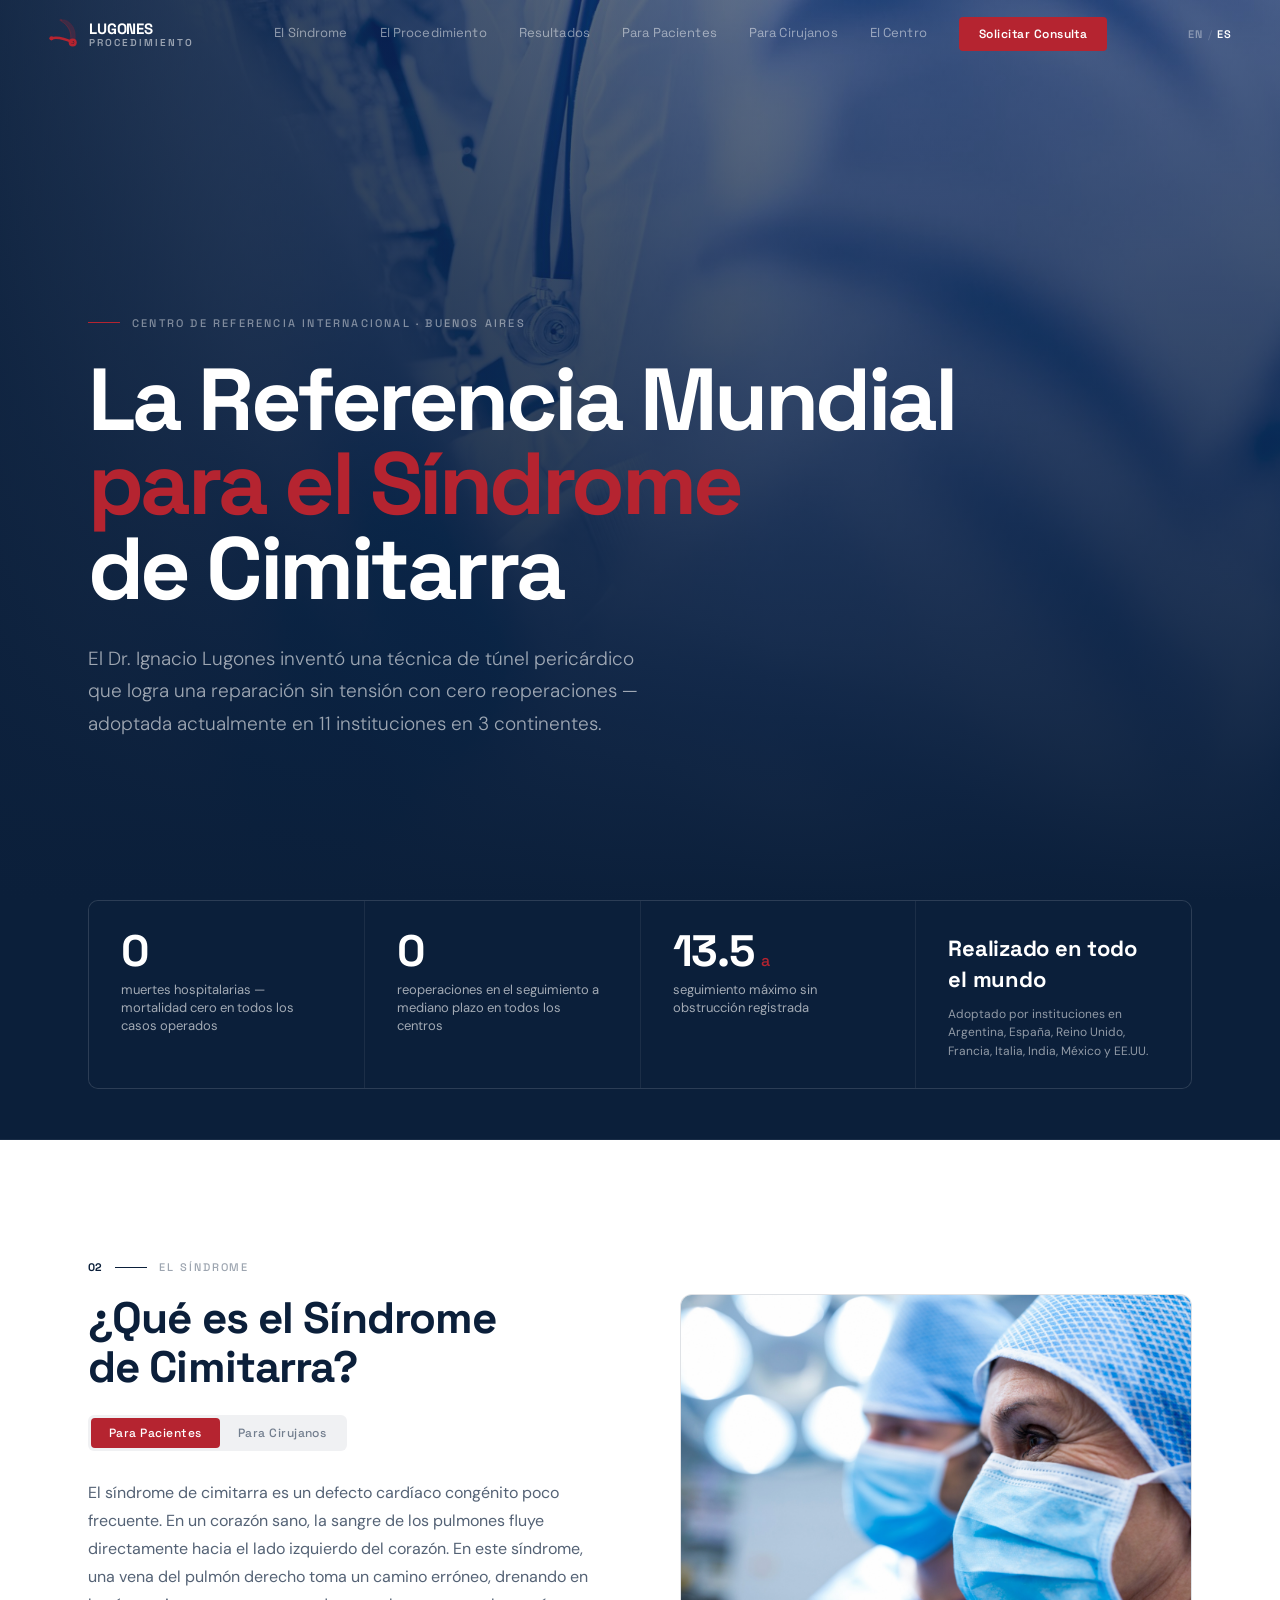
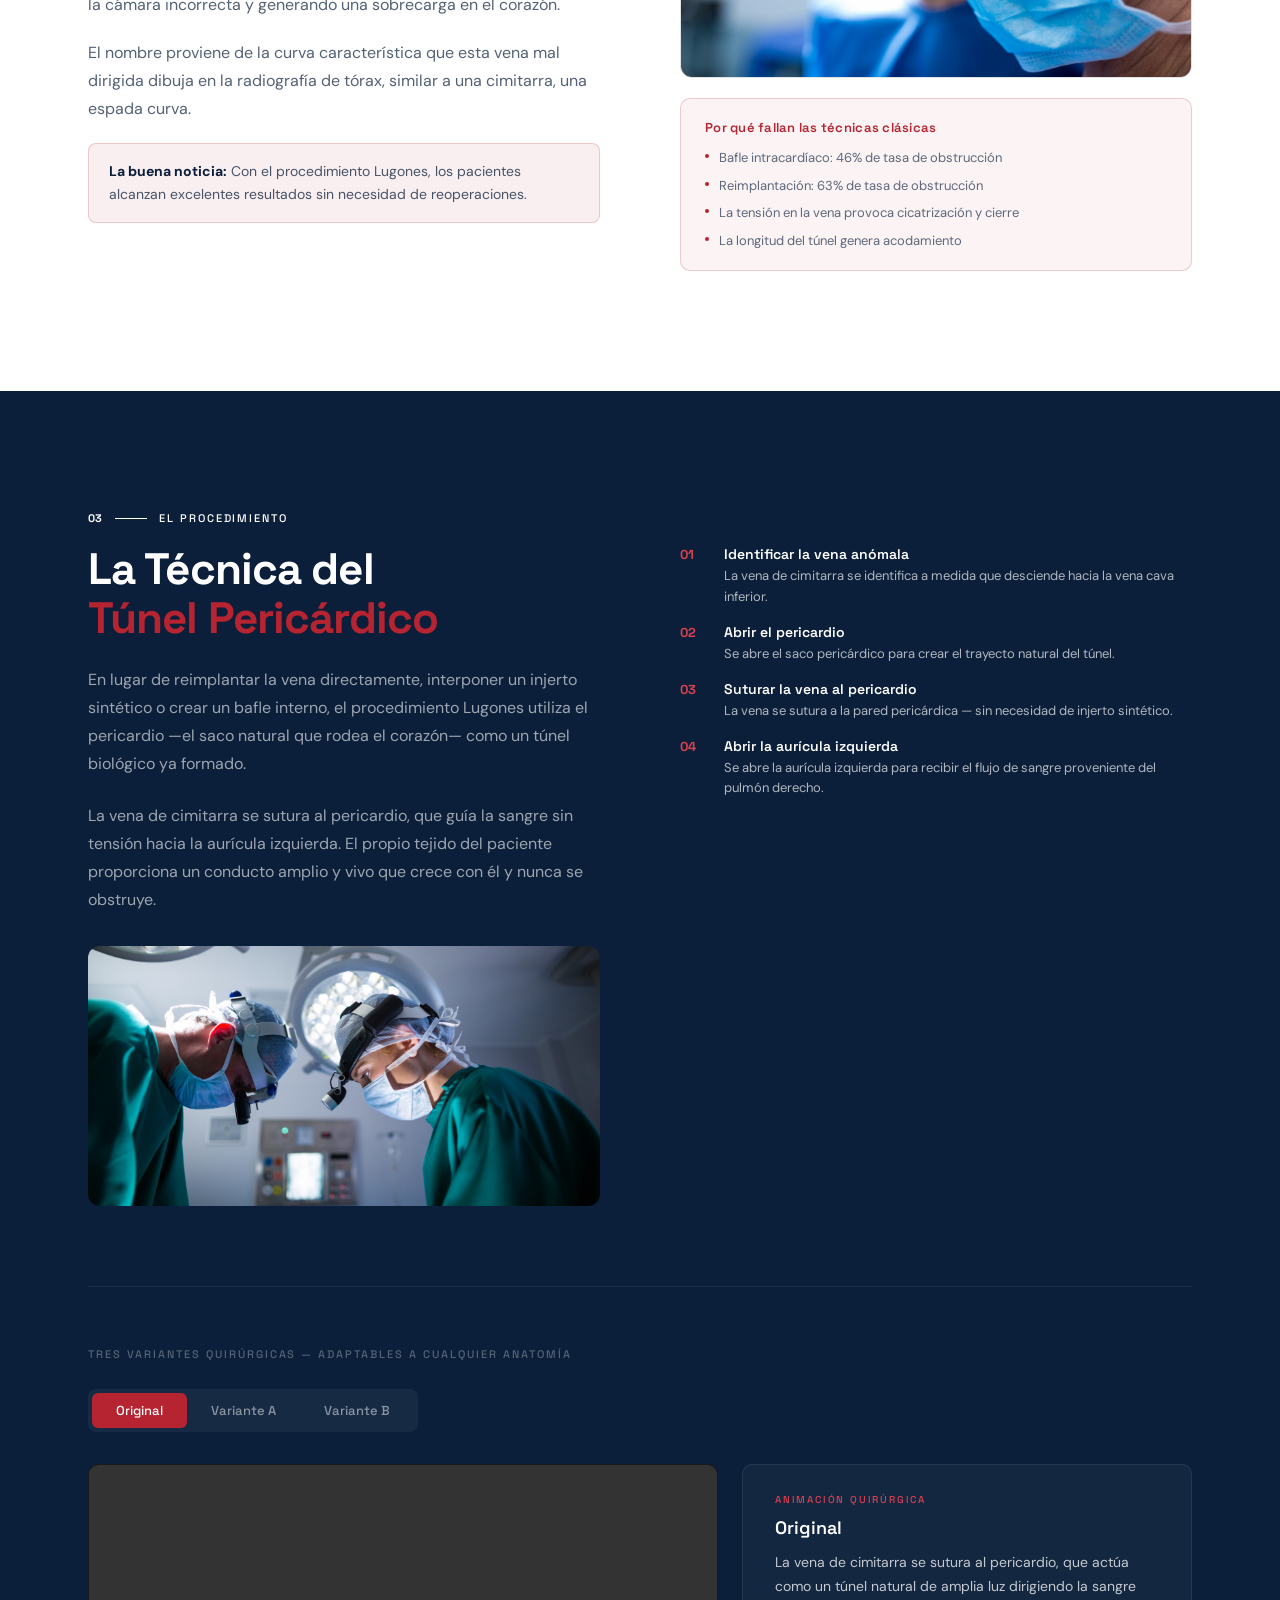
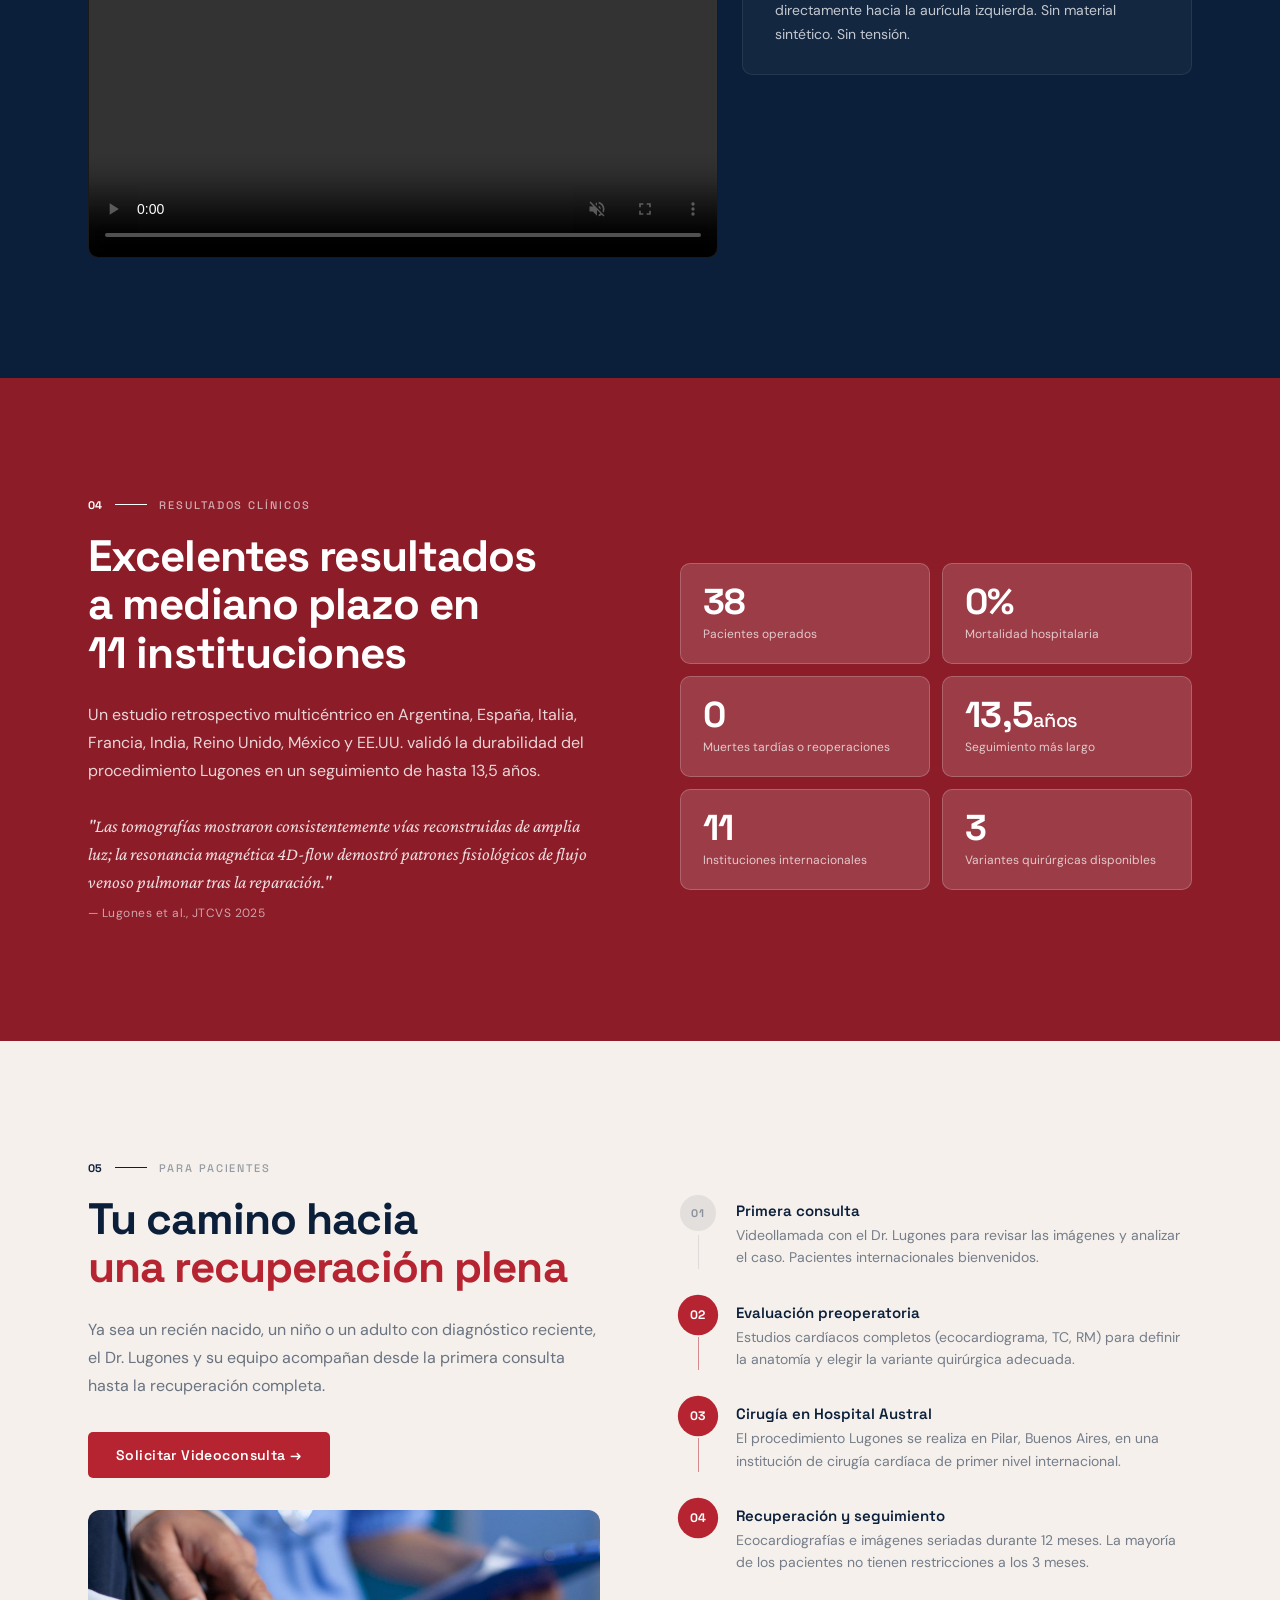
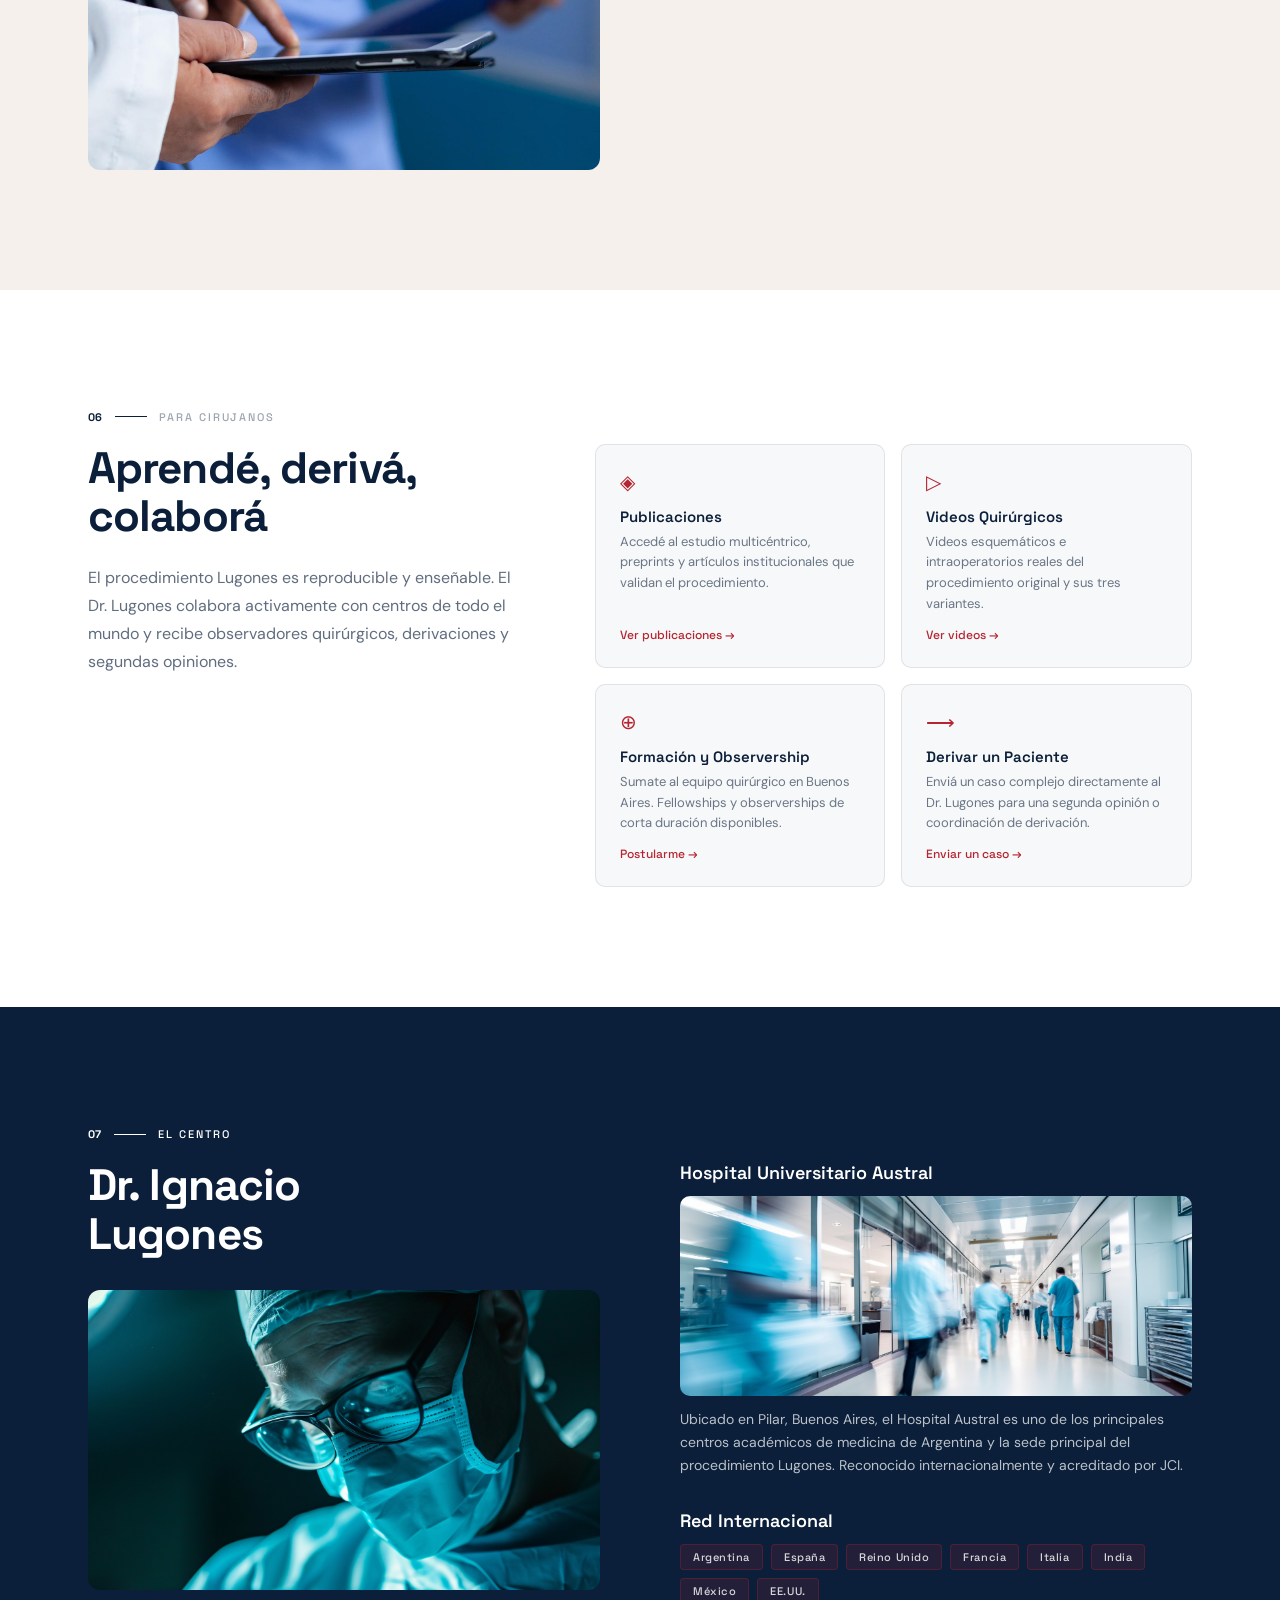
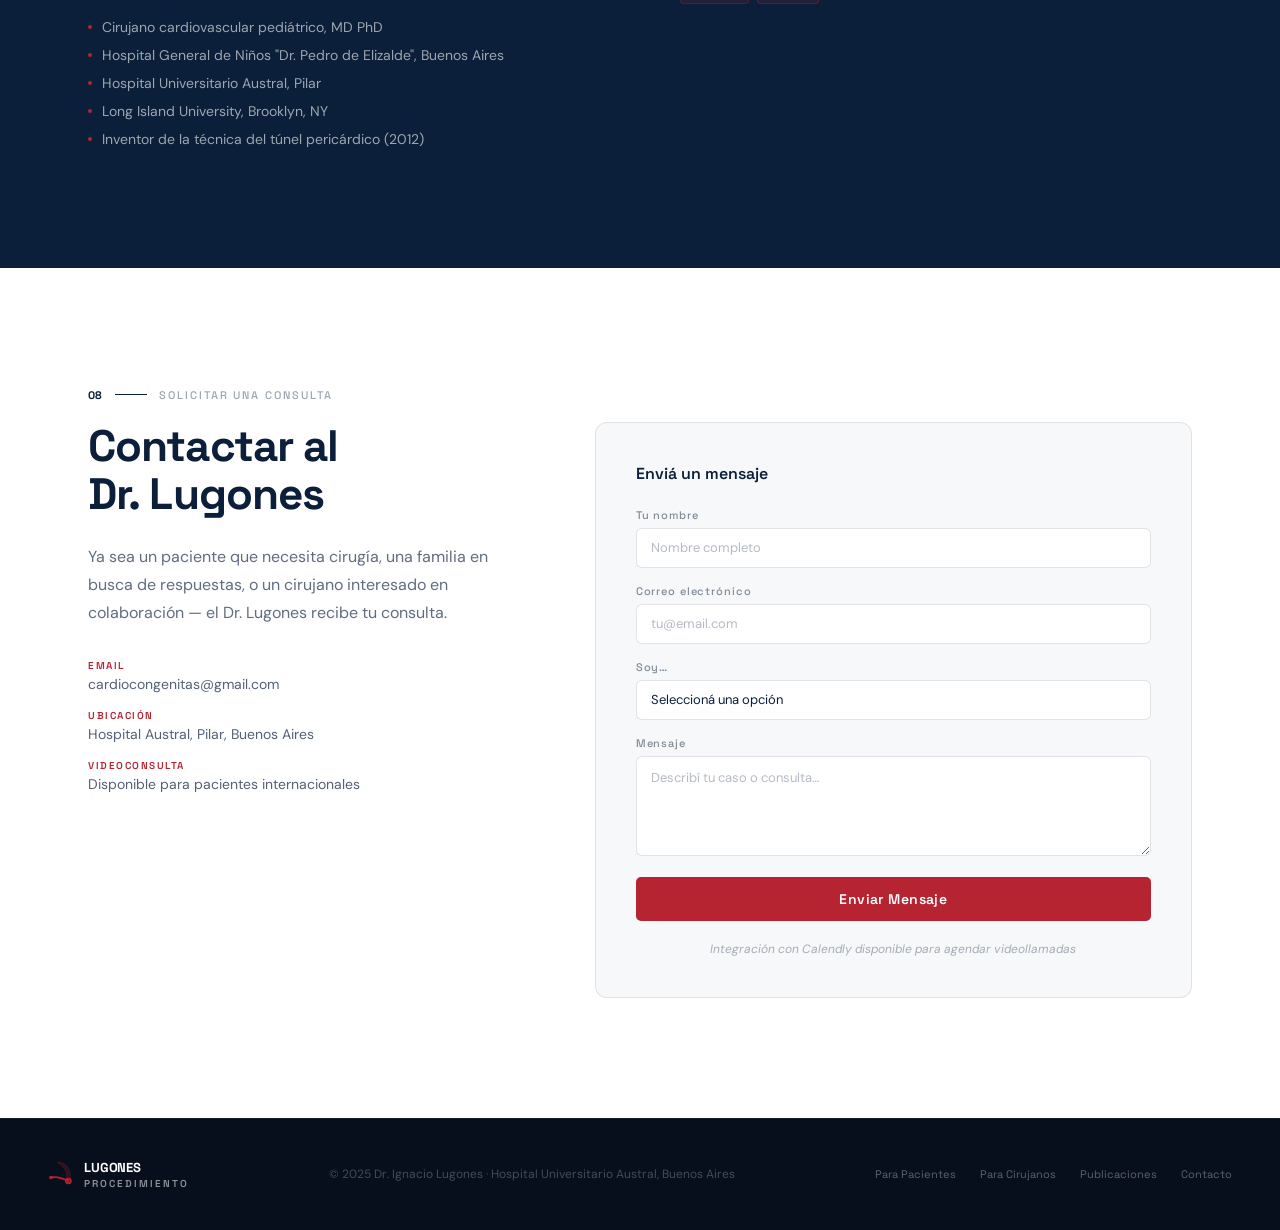
==== commit b4a80506: "cambios en textos español" ====
--- a/es/index.html
+++ b/es/index.html
@@ -337,8 +337,8 @@
     <div class="procedure-grid">
       <div>
         <h2>La Técnica del<br/><span>Túnel Pericárdico</span></h2>
-        <p>En lugar de construir un tubo sintético o crear un bafle interno, el procedimiento Lugones utiliza el pericardio —el saco natural que rodea el corazón— como un túnel biológico ya formado.</p>
-        <p>La vena de cimitarra se sutura al pericardio, que guía la sangre sin tensión hacia la aurícula izquierda. El propio tejido del paciente proporciona un conducto amplio y vivo que crece con él y nunca se cierra por fibrosis.</p>
+        <p>En lugar de reimplantar la vena directamente, interponer un injerto sintético o crear un bafle interno, el procedimiento Lugones utiliza el pericardio —el saco natural que rodea el corazón— como un túnel biológico ya formado.</p>
+        <p>La vena de cimitarra se sutura al pericardio, que guía la sangre sin tensión hacia la aurícula izquierda. El propio tejido del paciente proporciona un conducto amplio y vivo que crece con él y nunca se obstruye.</p>
         <div class="procedure-img-wrap">
           <img src="../assets/img/64896.jpg" alt="Cirujanos operando" class="section-img"/>
         </div>
@@ -368,8 +368,8 @@
         <div class="step">
           <div class="step__num">04</div>
           <div>
-            <div class="step__title">Cerrar y redirigir</div>
-            <div class="step__desc">La sangre fluye ahora sin tensión a través del túnel pericárdico hacia la aurícula izquierda.</div>
+            <div class="step__title">Abrir la aurícula izquierda</div>
+            <div class="step__desc">Se abre la aurícula izquierda para recibir el flujo de sangre proveniente del pulmón derecho.</div>
           </div>
         </div>
       </div>
@@ -383,7 +383,7 @@
       </div>
       <div class="variant-display">
         <div class="variant-video">
-          <video id="variant-video" autoplay loop muted playsinline controls src="../assets/variant-original.mp4"></video>
+          <video id="variant-video" autoplay loop muted playsinline controls src="../assets/original.mp4"></video>
         </div>
         <div class="variant-info">
           <div class="variant-info__tag">Animación quirúrgica</div>
@@ -414,7 +414,7 @@
         <div class="results-stat"><div class="results-stat__num">38</div><div class="results-stat__label">Pacientes operados</div></div>
         <div class="results-stat"><div class="results-stat__num">0%</div><div class="results-stat__label">Mortalidad hospitalaria</div></div>
         <div class="results-stat"><div class="results-stat__num">0</div><div class="results-stat__label">Muertes tardías o reoperaciones</div></div>
-        <div class="results-stat"><div class="results-stat__num">74<span style="font-size:20px;font-weight:500;">m</span></div><div class="results-stat__label">Seguimiento medio (meses)</div></div>
+        <div class="results-stat"><div class="results-stat__num">13,5<span style="font-size:20px;font-weight:500;">años</span></div><div class="results-stat__label">Seguimiento más largo</div></div>
         <div class="results-stat"><div class="results-stat__num">11</div><div class="results-stat__label">Instituciones internacionales</div></div>
         <div class="results-stat"><div class="results-stat__num">3</div><div class="results-stat__label">Variantes quirúrgicas disponibles</div></div>
       </div>
@@ -476,7 +476,7 @@
           </div>
           <div class="timeline-content">
             <div class="timeline-title">Recuperación y seguimiento</div>
-            <div class="timeline-desc">Ecocardiografías e imágenes seriadas durante 12 meses. La mayoría de los pacientes no tienen restricciones a los 6 meses.</div>
+            <div class="timeline-desc">Ecocardiografías e imágenes seriadas durante 12 meses. La mayoría de los pacientes no tienen restricciones a los 3 meses.</div>
           </div>
         </div>
       </div>
@@ -714,9 +714,9 @@
   }
 
   const variants = [
-    { label: 'Original',    src: '../assets/variant-original.mp4', desc: 'La vena de cimitarra se sutura al pericardio, que actúa como un túnel natural de amplia luz dirigiendo la sangre directamente hacia la aurícula izquierda. Sin material sintético. Sin tensión.' },
-    { label: 'Variante A',  src: '../assets/variant-a.mp4',        desc: 'Reposicionamiento del tabique auricular para casos en que la aurícula izquierda es pequeña o la vena de cimitarra se inserta alta. El tabique se desplaza para ampliar el volumen auricular.' },
-    { label: 'Variante B',  src: '../assets/variant-b.mp4',        desc: 'Se utiliza un colgajo pericárdico interauricular para establecer la conexión cuando el túnel estándar resulta insuficiente por limitaciones anatómicas.' },
+    { label: 'Original',    src: '../assets/original.mp4', desc: 'La vena de cimitarra se sutura al pericardio, que actúa como un túnel natural de amplia luz dirigiendo la sangre directamente hacia la aurícula izquierda. Sin material sintético. Sin tensión.' },
+    { label: 'Variante A',  src: '../assets/VarianteA.mp4',        desc: 'Reposicionamiento del tabique auricular para casos en que el corazón está rotado hacia la derecha —ocultando la aurícula izquierda— y el paciente no tiene una comunicación interauricular.' },
+    { label: 'Variante B',  src: '../assets/VarianteB.mp4',        desc: 'Se utiliza un colgajo pericárdico interauricular cuando el corazón está rotado hacia la derecha y además existe una comunicación interauricular amplia.' },
   ];
   function switchVariant(i) {
     document.querySelectorAll('.variant-btn').forEach((b, idx) => b.classList.toggle('active', idx === i));
--- a/style.css
+++ b/style.css
@@ -67,6 +67,10 @@
   display: inline-block;
 }
 .btn-secondary:hover { border-color: rgba(255,255,255,0.4); color: var(--white); }
+.link-hospital{
+  text-decoration: underline;
+  color: #8B1C28;
+}
 
 /* ─── NAV ─── */
 #nav {
@@ -160,6 +164,8 @@
 .page-header h1 { font-weight: 700; font-size: 56px; letter-spacing: -0.03em; line-height: 1.04; margin-bottom: 16px; }
 .page-header h1 span { color: var(--crimson); }
 .page-header__desc { font-family: 'DM Sans', sans-serif; font-weight: 300; font-size: 17px; line-height: 1.7; color: rgba(255,255,255,0.55); max-width: 580px; }
+.page-header__desc a { color: #fff; text-decoration: underline; text-underline-offset: 3px; }
+.page-header__desc a:hover { color: var(--crimson); }
 .back-link {
   display: inline-flex;
   align-items: center;
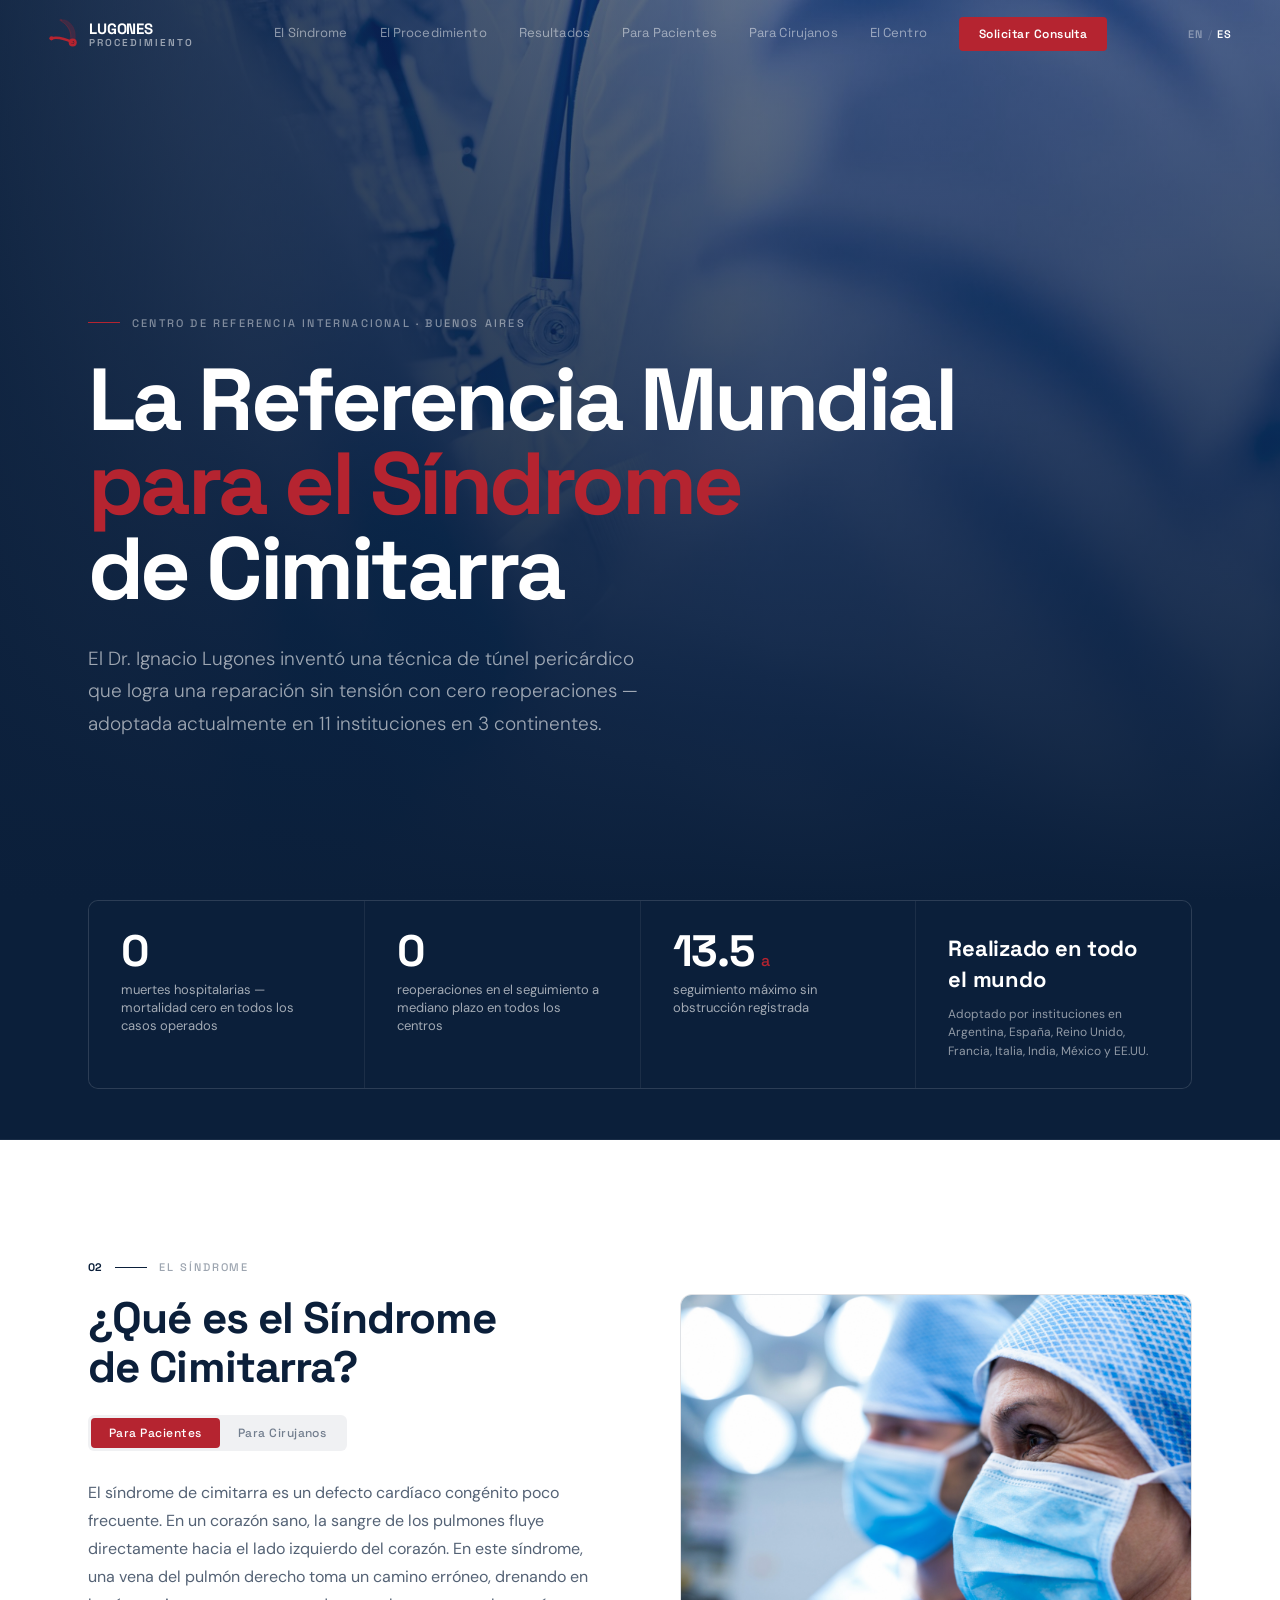
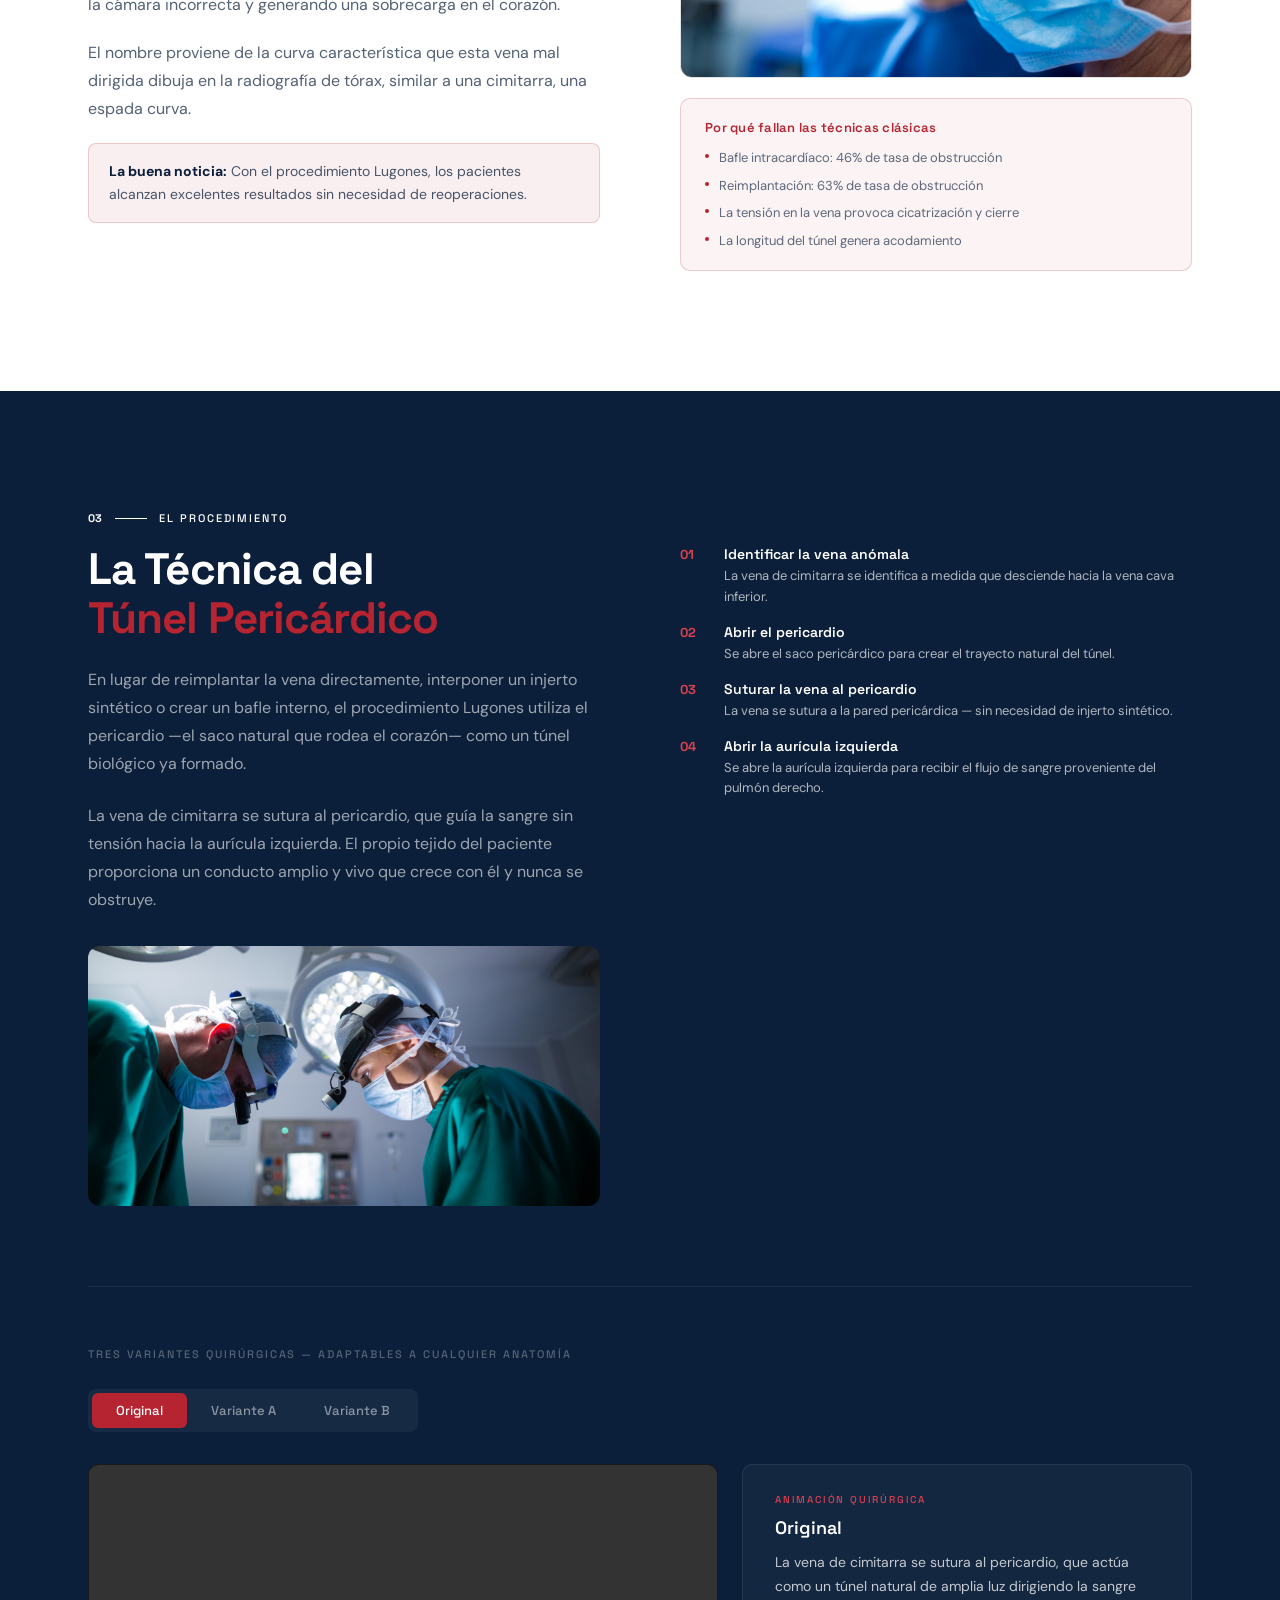
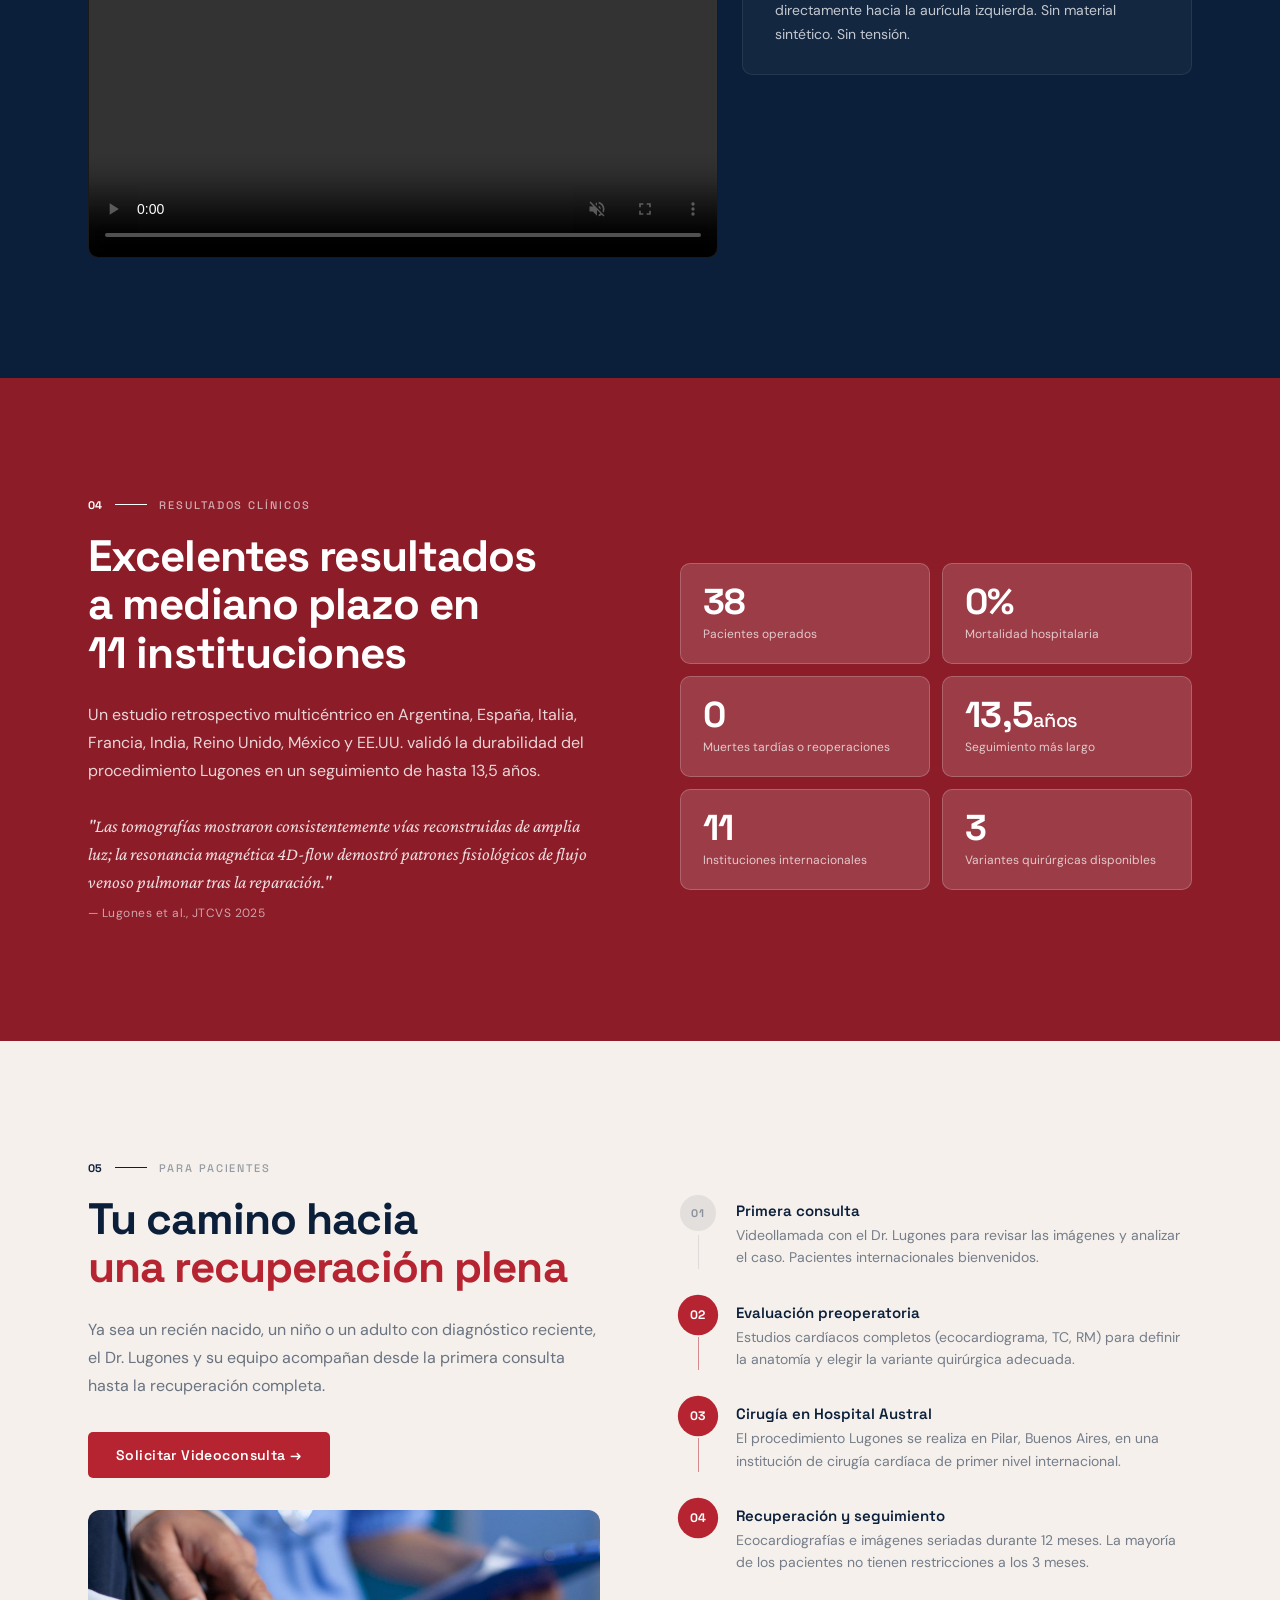
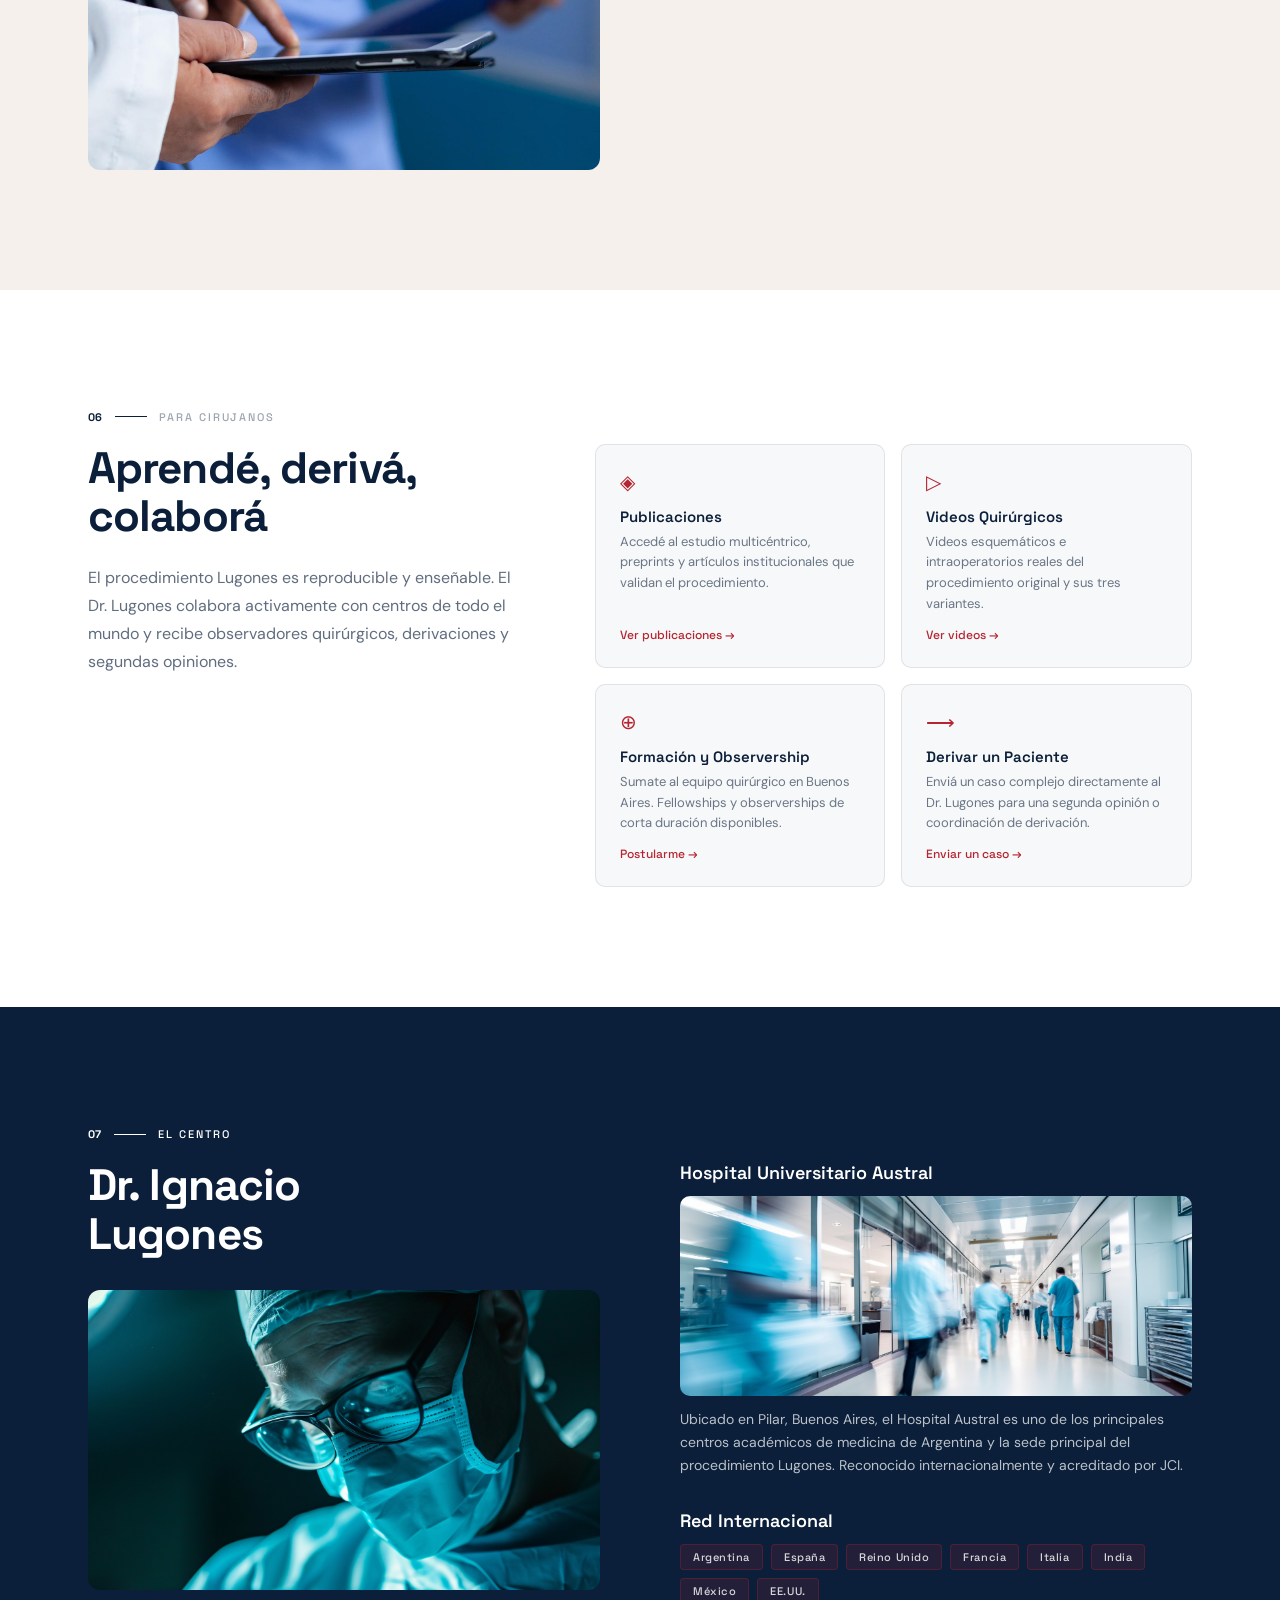
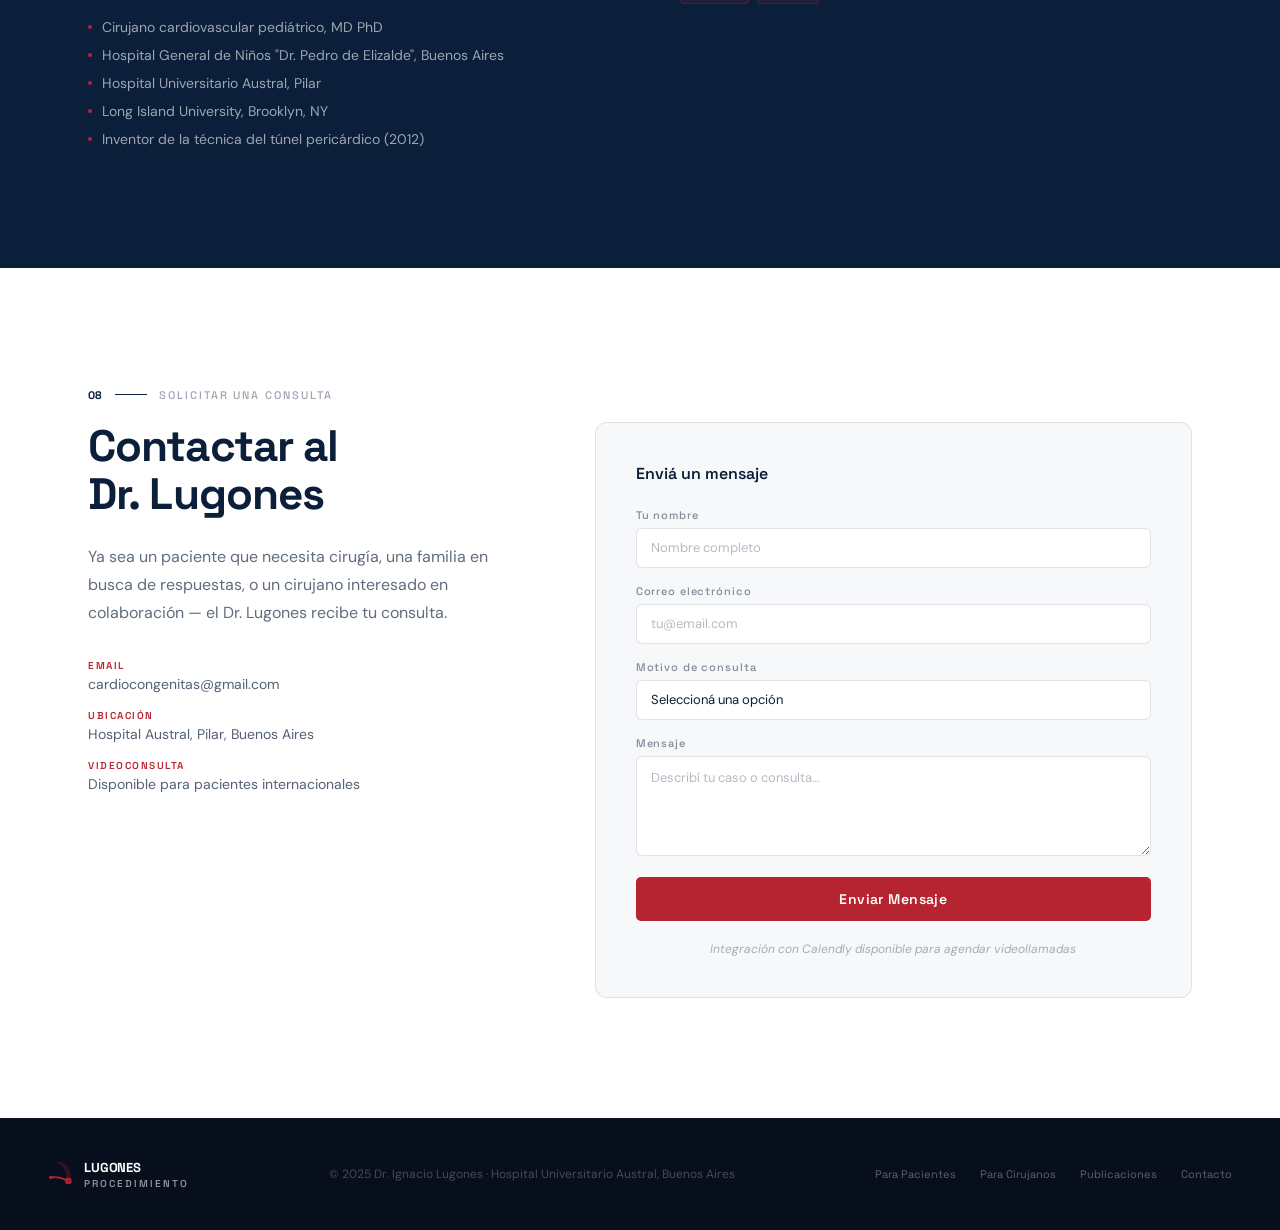
==== commit 4e27cc25: "cambio en el formulario de contacto" ====
--- a/es/index.html
+++ b/es/index.html
@@ -637,7 +637,7 @@
             <input type="email" placeholder="tu@email.com" required/>
           </div>
           <div class="form-field">
-            <div class="form-field__label">Soy…</div>
+            <div class="form-field__label">Motivo de consulta</div>
             <select required>
               <option value="" disabled selected>Seleccioná una opción</option>
               <option value="patient">Paciente</option>
@@ -645,6 +645,7 @@
               <option value="surgeon">Cirujano cardíaco</option>
               <option value="cardiologist">Cardiólogo / Cardiólogo pediátrico</option>
               <option value="other">Otro profesional de la salud</option>
+              <option value="bibliography">Material bibliográfico</option>
             </select>
           </div>
           <div class="form-field">
